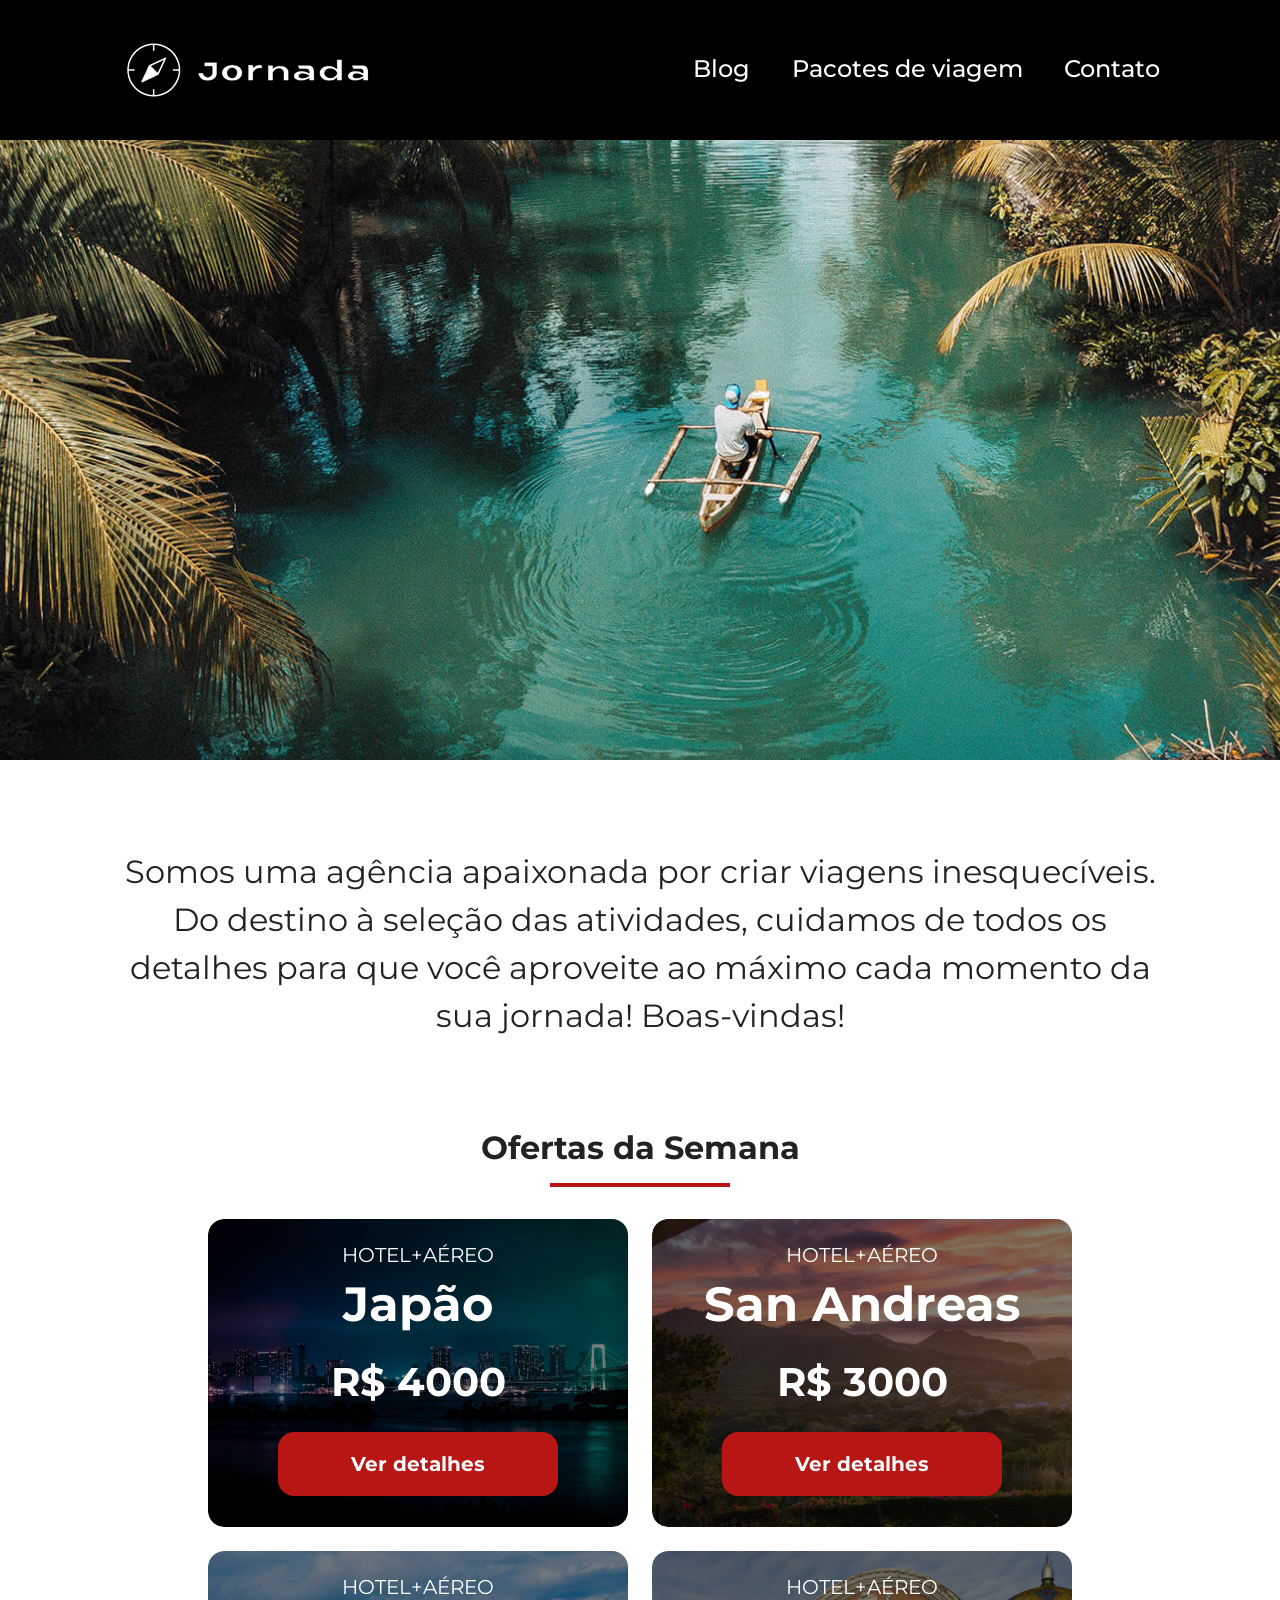
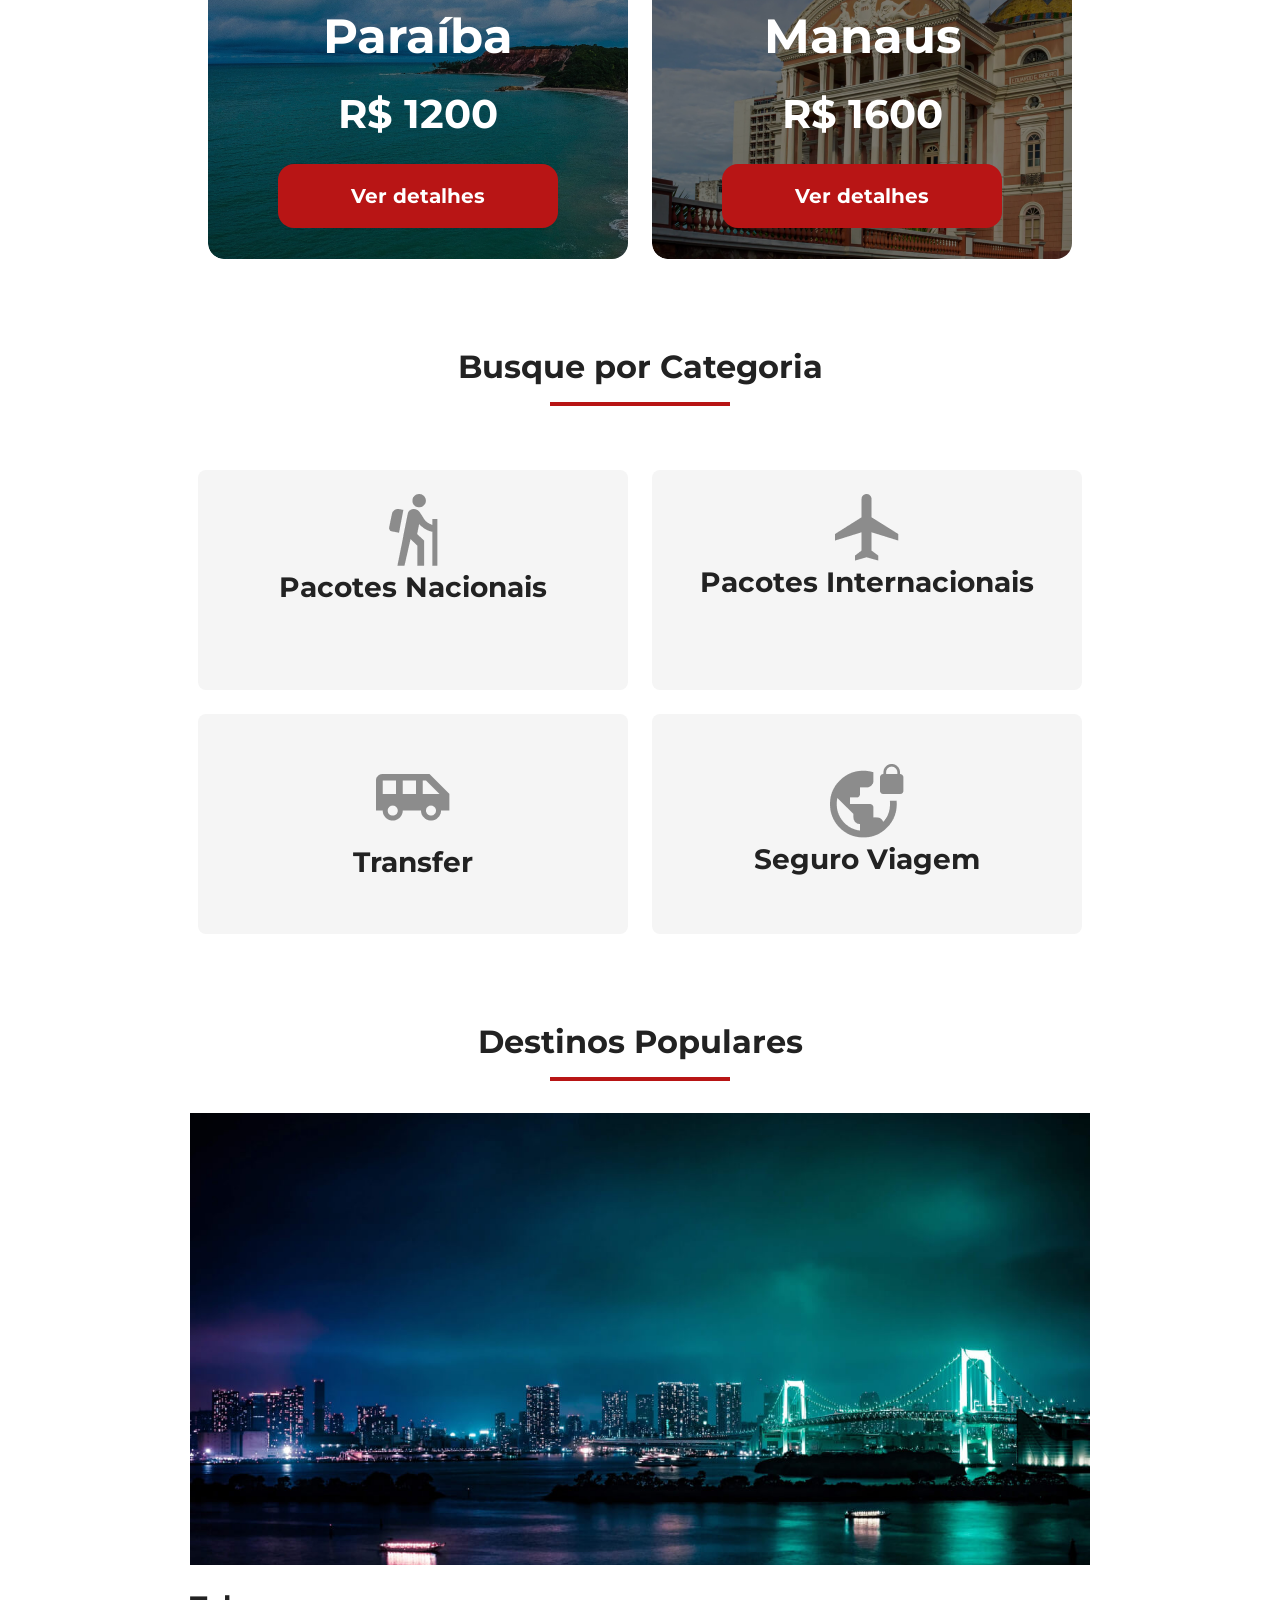
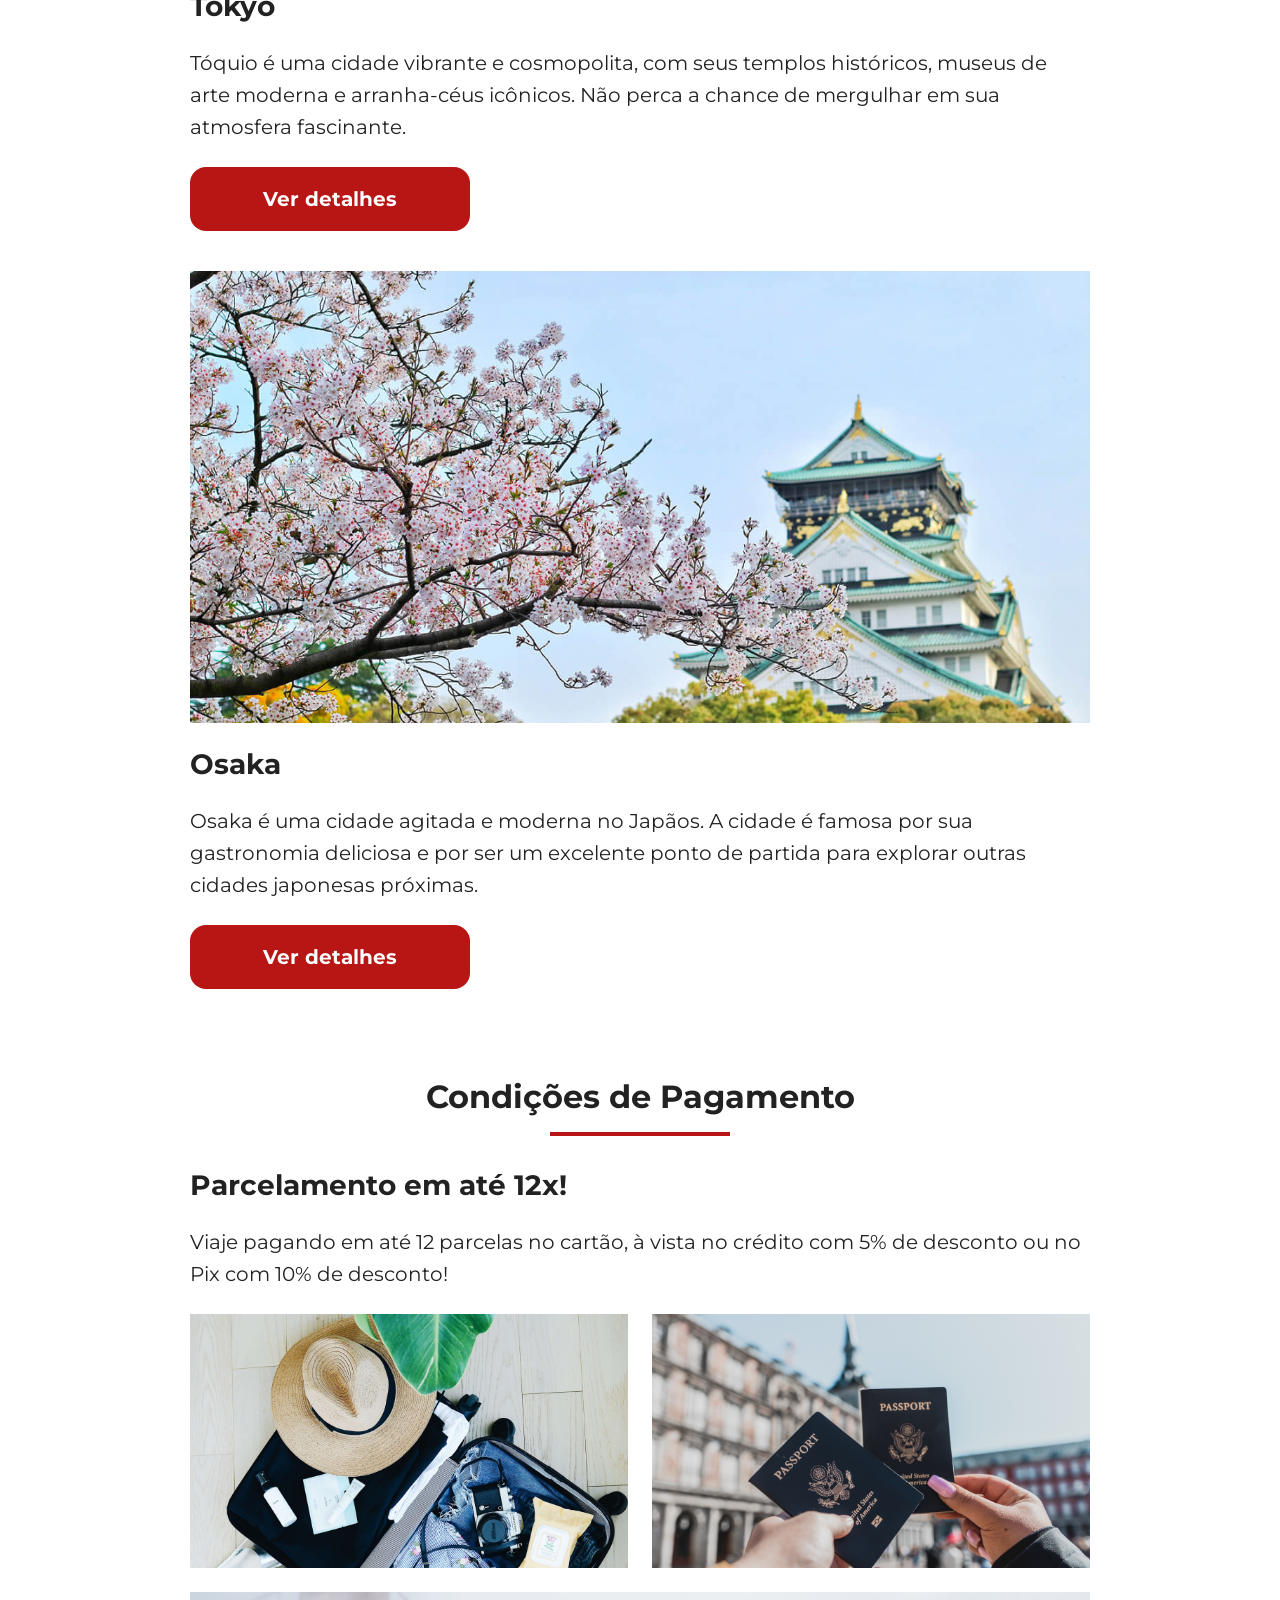
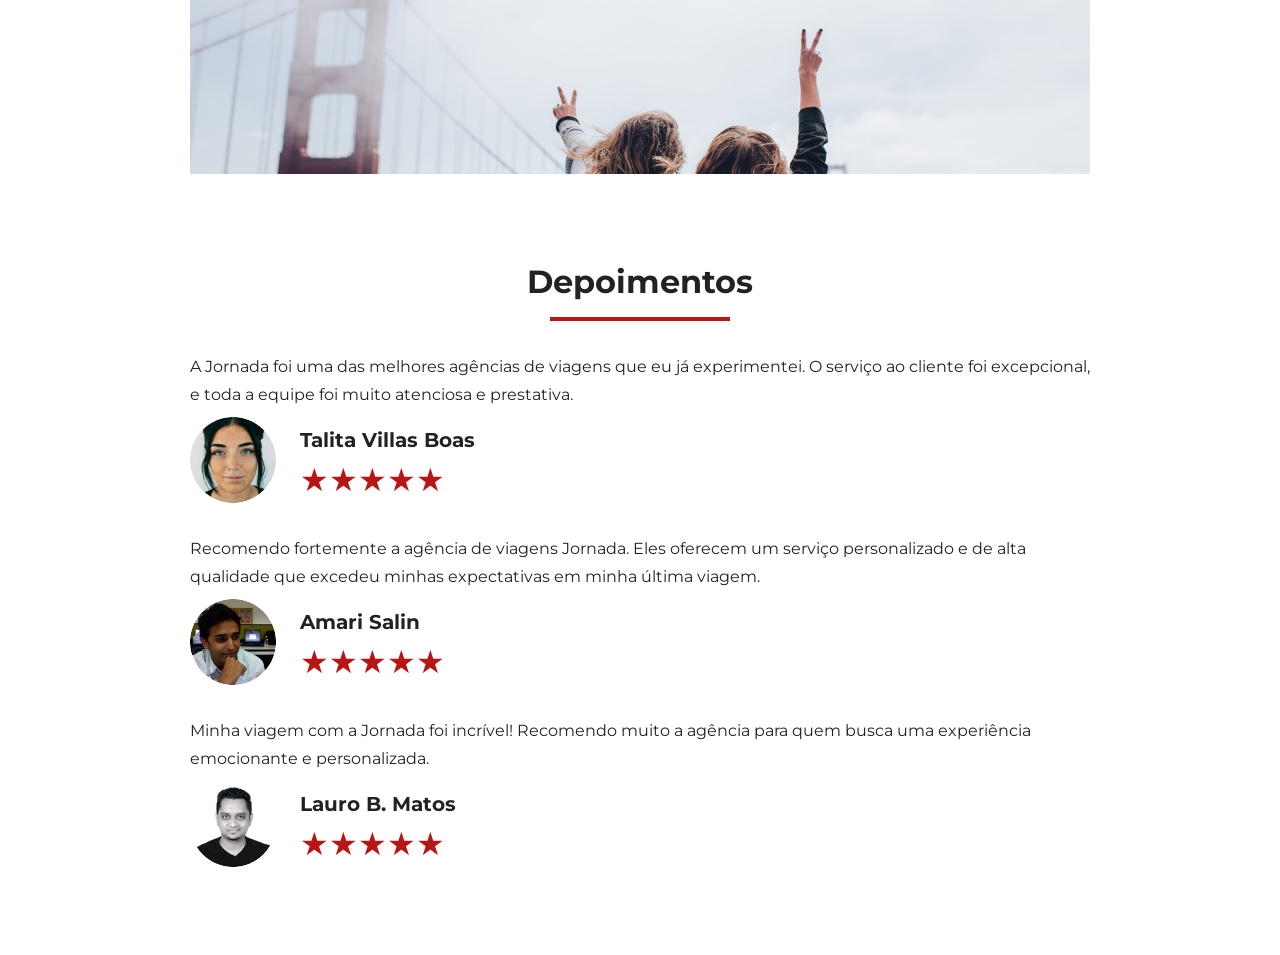
==== index.html @ f1643210 "adiciona secao de depoimentos e o estilo para mobile" ====
<!doctype html>
<html lang="pt-br">
  <head>
    <meta charset="UTF-8" />
    <meta name="viewport" content="width=device-width, initial-scale=1.0" />
    <link rel="stylesheet" href="css/style.css" />
    <title>Jornadas Viagens</title>
  </head>
  <body>
    <header class="main-header">
      <a class="logo" href="index.html" title="Voltar para a página inicial">
        <img
          class="img-mobile"
          src="img/bussola-jornada-branca.png"
          alt="Bussola do logo jornada viagens na cor branca"
        />
        <img
          class="img-desktop"
          src="img/bussola-texto-jornada-branco.png"
          alt="Logo jornada viagens na cor branca"
        />
      </a>
      <div class="navigation-menu">
        <label for="menu">
          <img src="img/menu.png" alt="menu" />
        </label>
        <input type="checkbox" name="" id="menu" hidden />
        <nav>
          <ul class="list-links">
            <li>
              <a href="blog.html" target="_blank" title="Acessar Blog">Blog</a>
            </li>
            <li>
              <a
                href="pacotes.html"
                target="_blank"
                title="Acesssar pacotes de viagem"
                >Pacotes de viagem</a
              >
            </li>
            <li>
              <a href="contato.html" target="_blank" title="Acesssar contato"
                >Contato</a
              >
            </li>
          </ul>
        </nav>
      </div>
    </header>

    <section class="hero">
      <div class="hero-img"></div>
      <h2>
        Somos uma agência apaixonada por criar viagens inesquecíveis. Do destino
        à seleção das atividades, cuidamos de todos os detalhes para que você
        aproveite ao máximo cada momento da sua jornada! Boas-vindas!
      </h2>
    </section>

    <section class="offers">
      <div class="section-title">
        <h2>Ofertas da Semana</h2>
        <hr />
      </div>
      <div class="offers-cards">
        <article class="card japao">
          <header>
            <p>HOTEL+AÉREO</p>
            <h3>Japão <br /><span>R$ 4000</span></h3>
          </header>
          <footer><a href="#" class="button">Ver detalhes</a></footer>
        </article>
        <article class="card san-andreas">
          <header>
            <p>HOTEL+AÉREO</p>
            <h3>San Andreas<br /><span>R$ 3000</span></h3>
          </header>
          <footer><a href="#" class="button">Ver detalhes</a></footer>
        </article>
        <article class="card paraiba">
          <header>
            <p>HOTEL+AÉREO</p>
            <h3>Paraíba<br /><span>R$ 1200</span></h3>
          </header>
          <footer><a href="#" class="button">Ver detalhes</a></footer>
        </article>
        <article class="card manaus">
          <header>
            <p>HOTEL+AÉREO</p>
            <h3>Manaus<br /><span>R$ 1600</span></h3>
          </header>
          <footer><a href="#" class="button">Ver detalhes</a></footer>
        </article>
      </div>
    </section>

    <section class="category">
      <div class="section-title">
        <h2>Busque por Categoria</h2>
        <hr />
      </div>
      <div class="category-cards">
        <a
          class="card"
          href="#"
          target="_blank"
          title="Busque pela categoria Pacotes Nacionais"
        >
          <img
            src="img/icone-pacotes-nacionais.png"
            alt="Icone cinza representando uma pessoa fazendo tracking"
          />
          <h3 class="content-title">Pacotes Nacionais</h3>
        </a>
        <a
          href="#"
          class="card"
          target="_blank"
          title="Busque pela categoria Pacotes Internacionais"
        >
          <img
            src="img/icone-pacotes-internacionais.png"
            alt="Icone cinza representando um avião"
          />
          <h3 class="content-title">Pacotes Internacionais</h3>
        </a>
        <a
          href="#"
          class="card single-line transfer"
          target="_blank"
          title="Busque pela categoria Transfer"
        >
          <img
            src="img/icone-transfer.png"
            alt="Icone cinza representando um ônibus"
          />
          <h3 class="content-title">Transfer</h3>
        </a>
        <a
          href="#"
          class="card single-line"
          target="_blank"
          title="Busque pela categoria Seguro viagens"
        >
          <img
            src="img/icone-seguro-viagem.png"
            alt="Icone cinza representando o mundo com um cadeado"
          />
          <h3 class="content-title">Seguro Viagem</h3>
        </a>
      </div>
    </section>

    <section class="destinations">
      <div class="section-title">
        <h2>Destinos Populares</h2>
        <hr />
      </div>
      <div class="destinations-itens">
        <article class="item tokyo">
          <header>
            <div class="img-item"></div>
            <h4 class="content-title">Tokyo</h4>
          </header>
          <p class="content-text">
            Tóquio é uma cidade vibrante e cosmopolita, com seus templos
            históricos, museus de arte moderna e arranha-céus icônicos. Não
            perca a chance de mergulhar em sua atmosfera fascinante.
          </p>
          <footer>
            <a
              href="#"
              class="button"
              target="_blank"
              title="Veja mais detalhes do destino tokyo"
              >Ver detalhes</a
            >
          </footer>
        </article>
        <article class="item osaka">
          <header>
            <div class="img-item"></div>
            <h4 class="content-title">Osaka</h4>
          </header>
          <p class="content-text">
            Osaka é uma cidade agitada e moderna no Japãos. A cidade é famosa
            por sua gastronomia deliciosa e por ser um excelente ponto de
            partida para explorar outras cidades japonesas próximas.
          </p>
          <footer>
            <a
              href="#"
              class="button"
              target="_blank"
              title="Veja mais detalhes do destino osaka"
              >Ver detalhes</a
            >
          </footer>
        </article>
      </div>
    </section>

    <section class="payments">
      <div class="section-title">
        <h2>Condições de Pagamento</h2>
        <hr />
      </div>
      <div class="content-container">
        <div class="text-content">
          <h3 class="content-title">Parcelamento em até 12x!</h3>
          <p class="content-text">
            Viaje pagando em até 12 parcelas no cartão, à vista no crédito com
            5% de desconto ou no Pix com 10% de desconto!
          </p>
        </div>
        <div class="image-gallery">
          <div class="image first"></div>
          <div class="image second"></div>
          <div class="image thirdy large"></div>
        </div>
      </div>
    </section>

    <section class="testimonials">
      <div class="section-title">
        <h2>Depoimentos</h2>
        <hr />
      </div>
      <div class="testimonial-container">
        <article>
          <header>
            <p>
              A Jornada foi uma das melhores agências de viagens que eu já
              experimentei. O serviço ao cliente foi excepcional, e toda a
              equipe foi muito atenciosa e prestativa.
            </p>
          </header>
          <footer>
            <img
              src="img/avatar-talita.png"
              alt="Imagem de perfil da cliente Talita Villas Boas"
            />
            <div class="profile-content">
              <h4>Talita Villas Boas</h4>
              <div class="rating">
                <span class="star">★</span><span class="star">★</span
                ><span class="star">★</span><span class="star">★</span
                ><span class="star">★</span>
              </div>
            </div>
          </footer>
        </article>
        <article>
          <header>
            <p>
              Recomendo fortemente a agência de viagens Jornada. Eles oferecem
              um serviço personalizado e de alta qualidade que excedeu minhas
              expectativas em minha última viagem.
            </p>
          </header>
          <footer>
            <img
              src="img/Avatar Amari.png"
              alt="Imagem de perfil do cliente Amari Salin"
            />
            <div class="profile-content">
              <h4>Amari Salin</h4>
              <div class="rating">
                <span class="star">★</span><span class="star">★</span
                ><span class="star">★</span><span class="star">★</span
                ><span class="star">★</span>
              </div>
            </div>
          </footer>
        </article>
        <article>
          <header>
            <p>
              Minha viagem com a Jornada foi incrível! Recomendo muito a agência
              para quem busca uma experiência emocionante e personalizada.
            </p>
          </header>
          <footer>
            <img
              src="img/Avatar Lauro.png"
              alt="Imagem de perfil do cliente Lauro B. Matos"
            />
            <div class="profile-content">
              <h4>Lauro B. Matos</h4>
              <div class="rating">
                <span class="star">★</span><span class="star">★</span
                ><span class="star">★</span><span class="star">★</span
                ><span class="star">★</span>
              </div>
            </div>
          </footer>
        </article>
      </div>
    </section>
  </body>
</html>
---- css/style.css ----
@import url(global.css);
@import url(header.css);
@import url(hero.css);
@import url(offers.css);
@import url(category.css);
@import url(destinations.css);
@import url(payments.css);
@import url(testimonials.css);
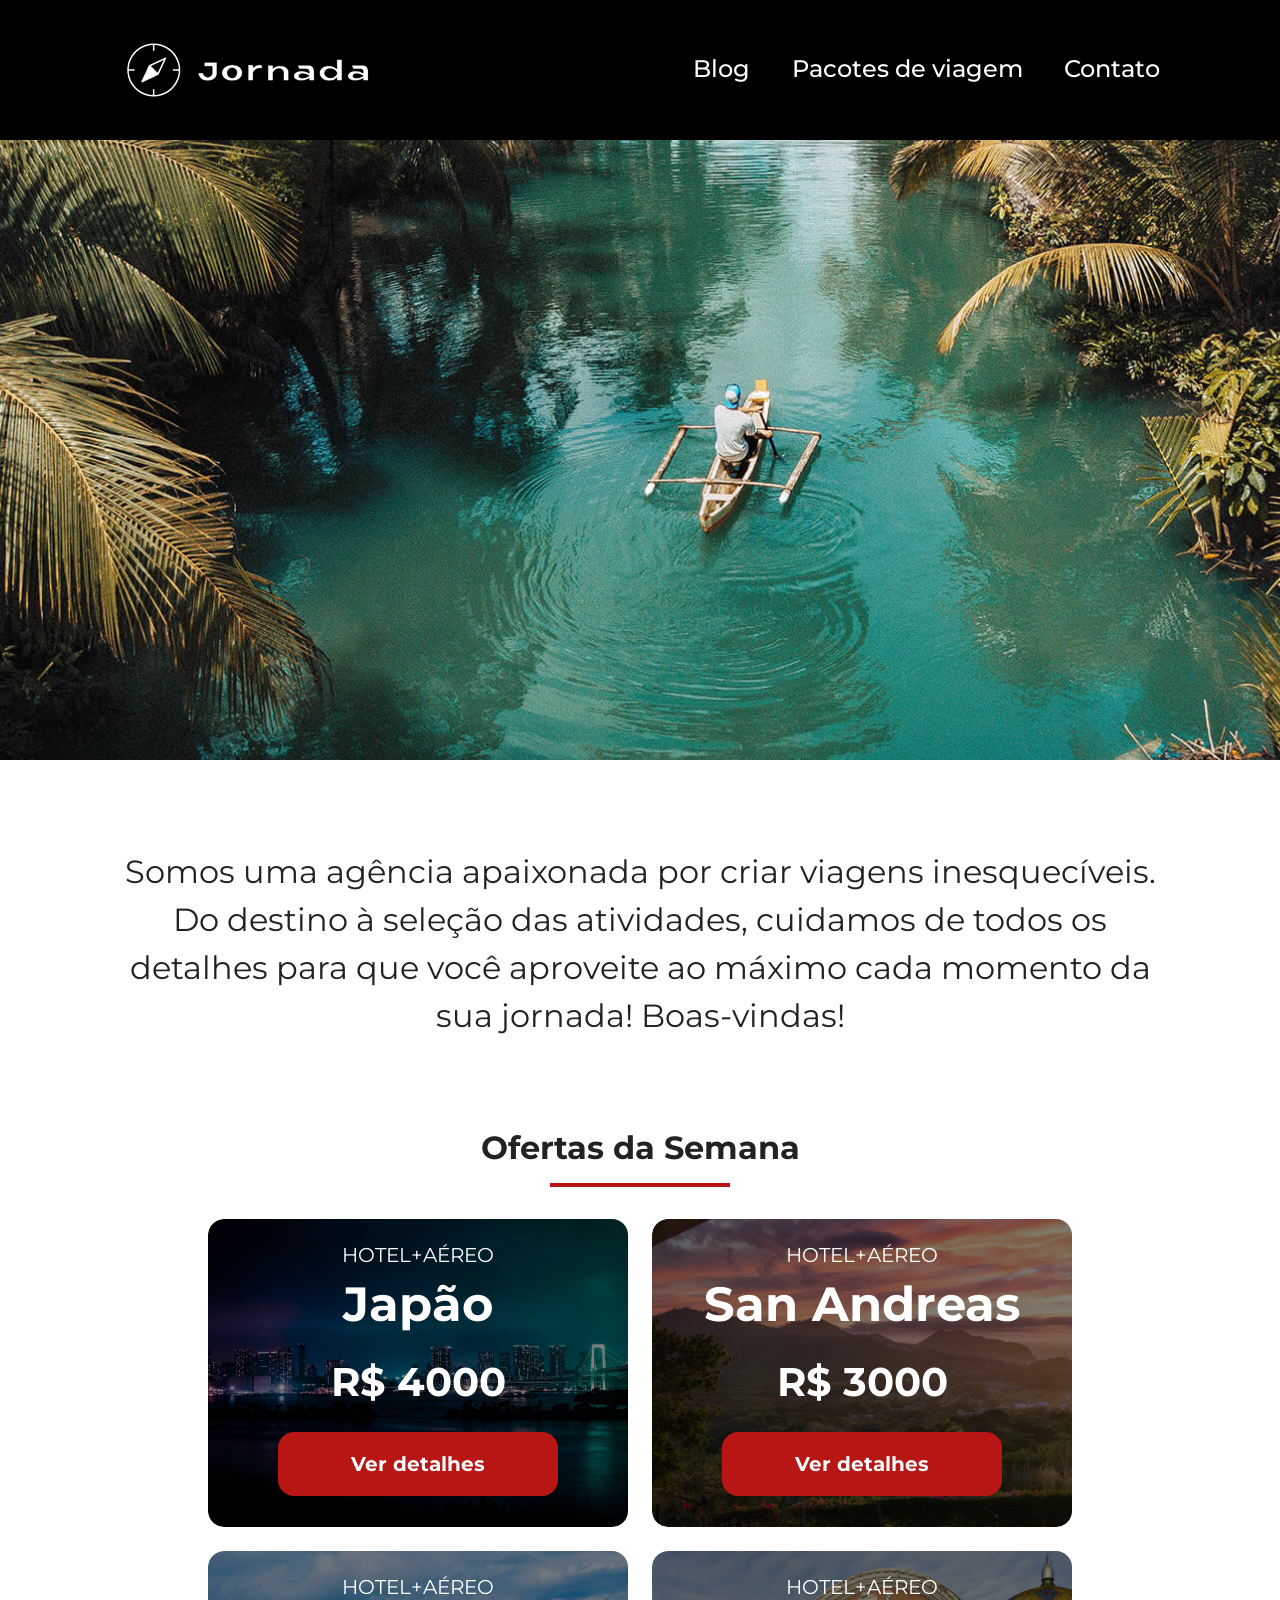
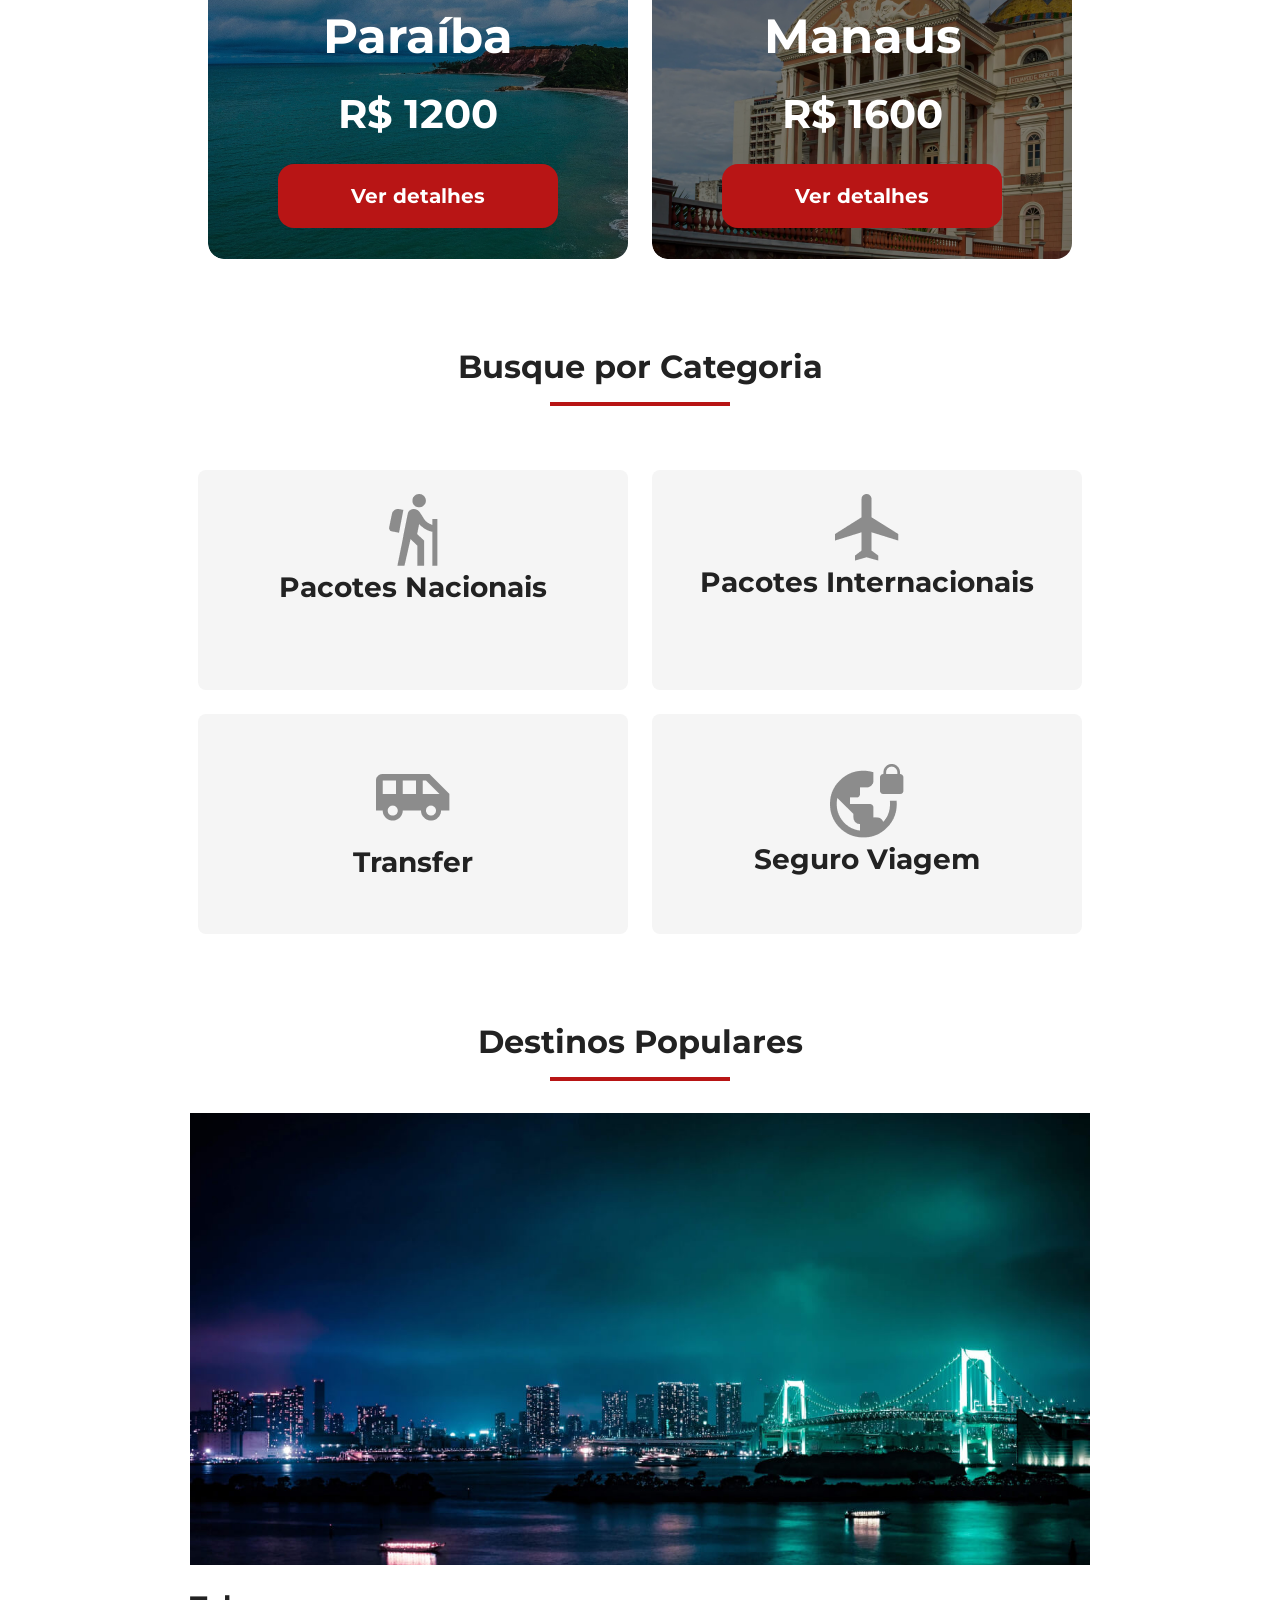
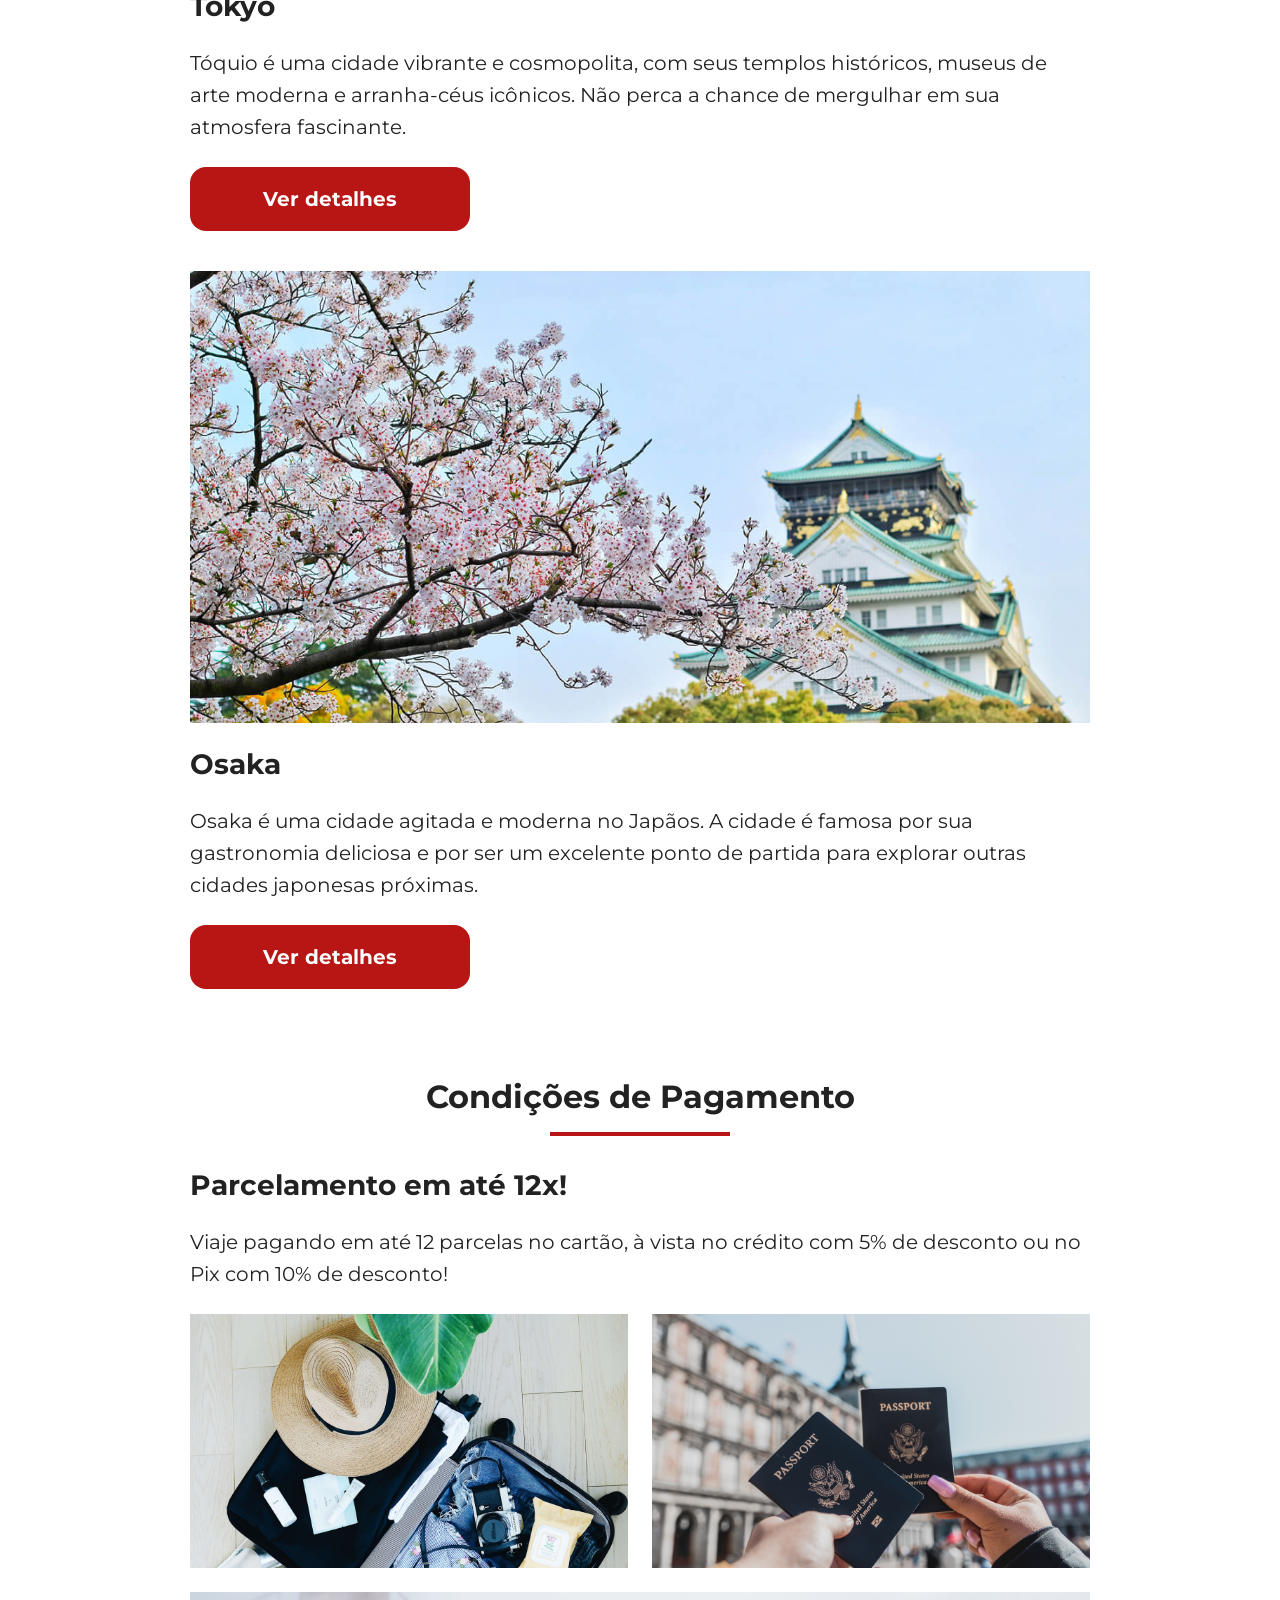
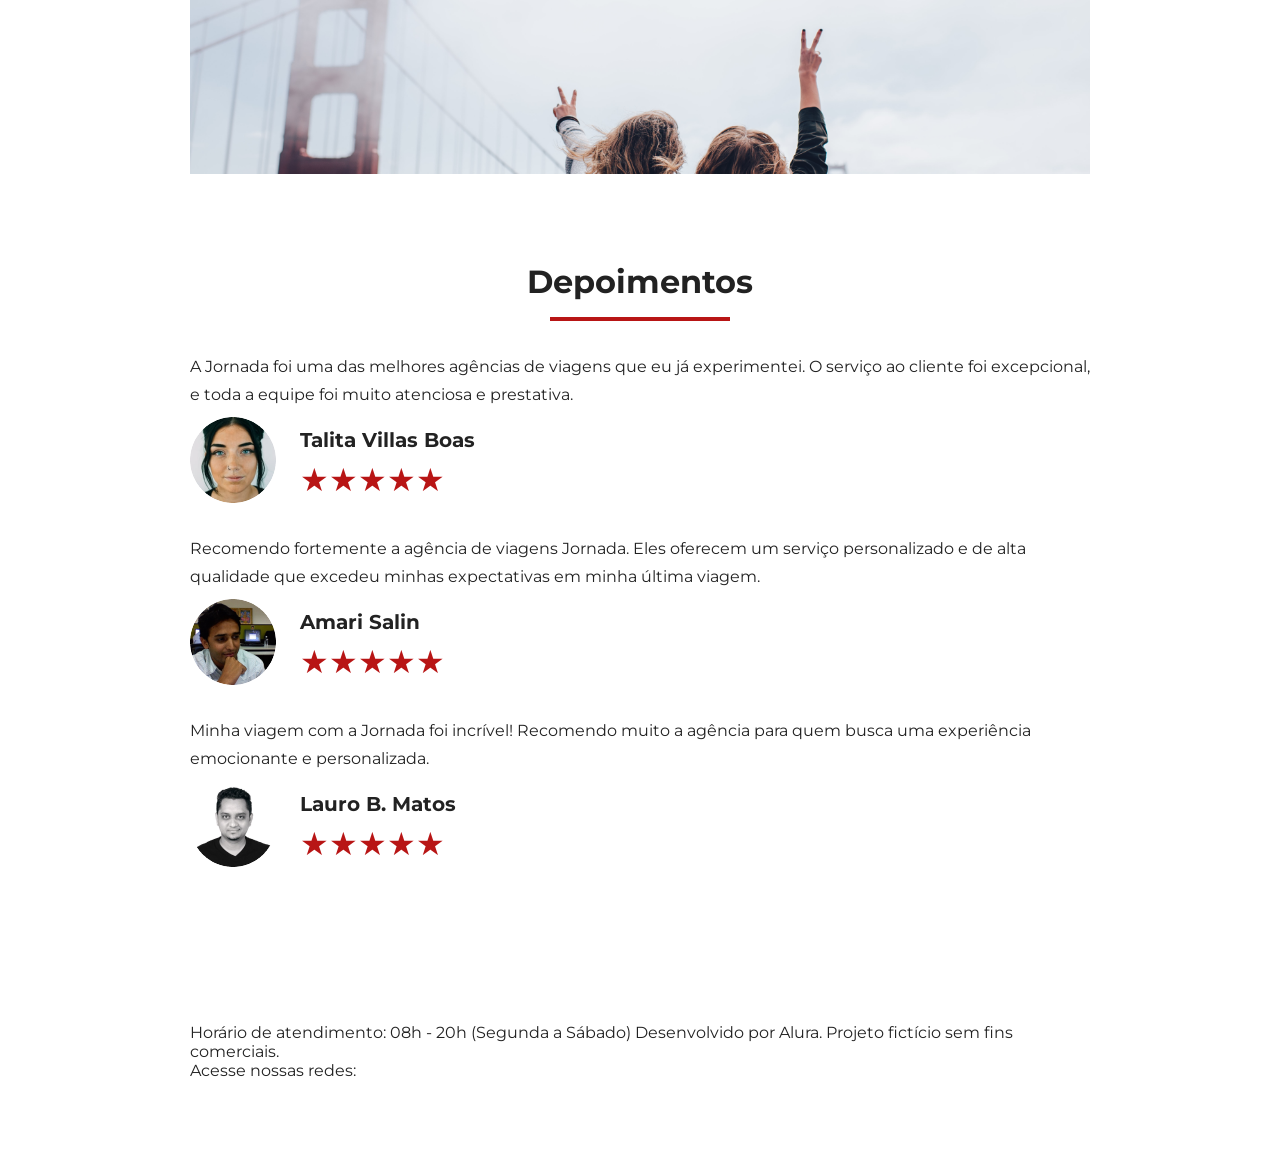
==== commit f97aa72a: "inicia a estilizacao do footer" ====
--- a/index.html
+++ b/index.html
@@ -297,5 +297,17 @@
         </article>
       </div>
     </section>
+
+    <section class="footer">
+      <div class="footer-img"></div>
+      <div class="content">
+        <img src="img/logo-branco.png" alt="Logo da Jornada Viagens" class="logo">
+        <p>Horário de atendimento: 08h - 20h (Segunda a Sábado)
+        Desenvolvido por Alura. Projeto fictício sem fins comerciais.</p>
+      </div>
+      <div class="media-content">
+        <p>Acesse nossas redes:</p>
+      </div>
+    </section>
   </body>
 </html>
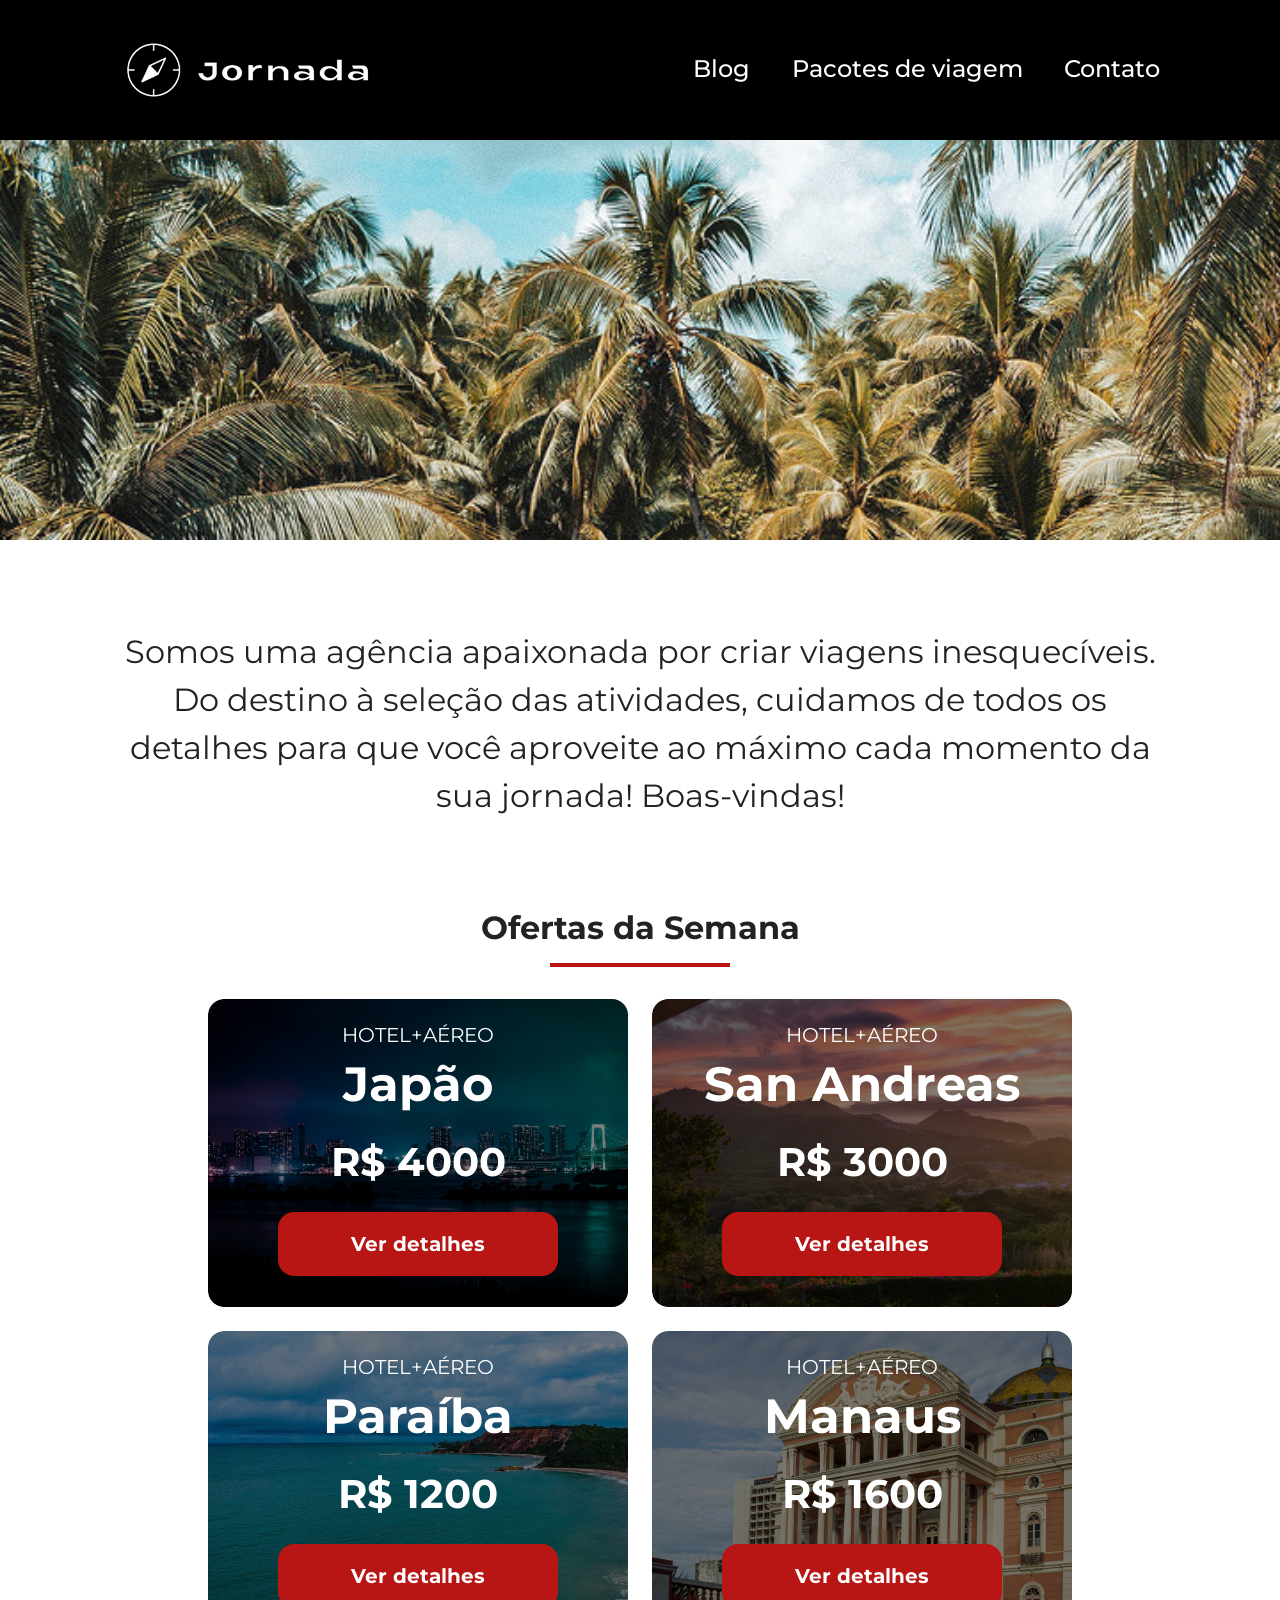
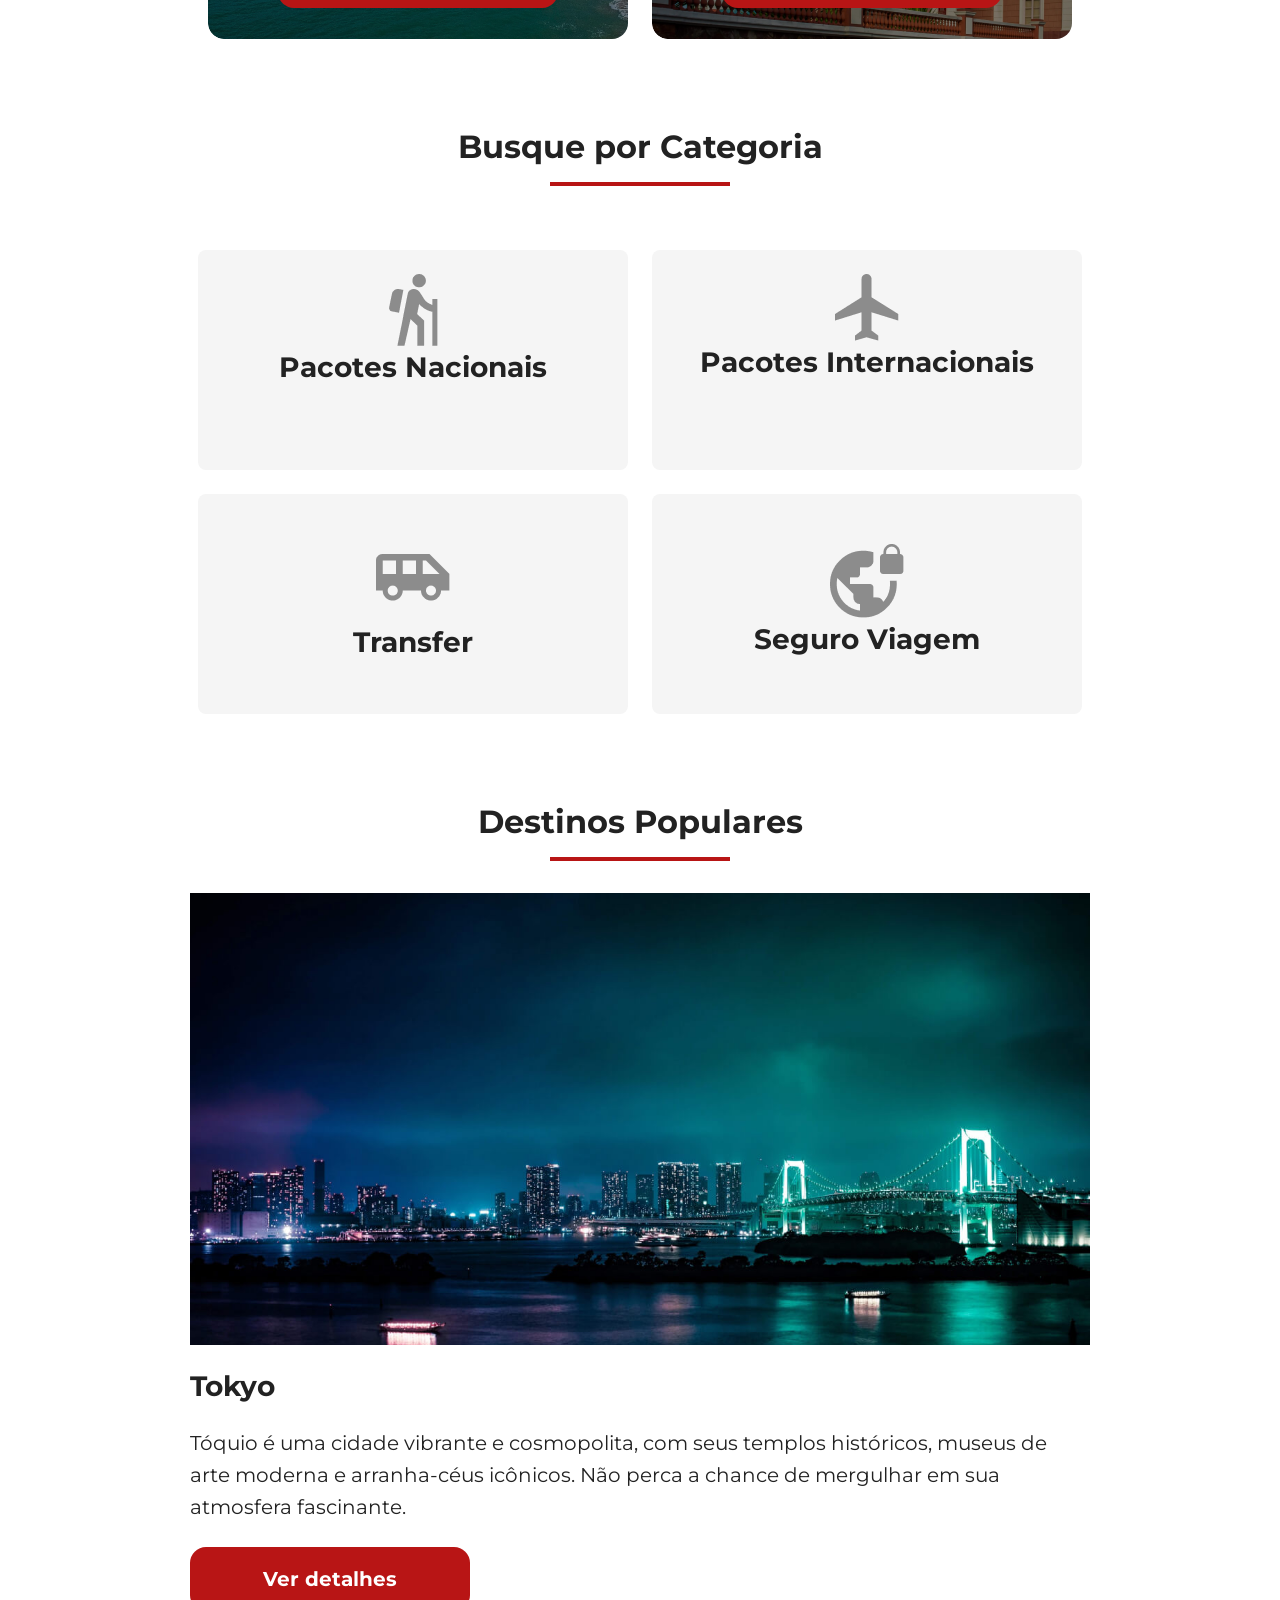
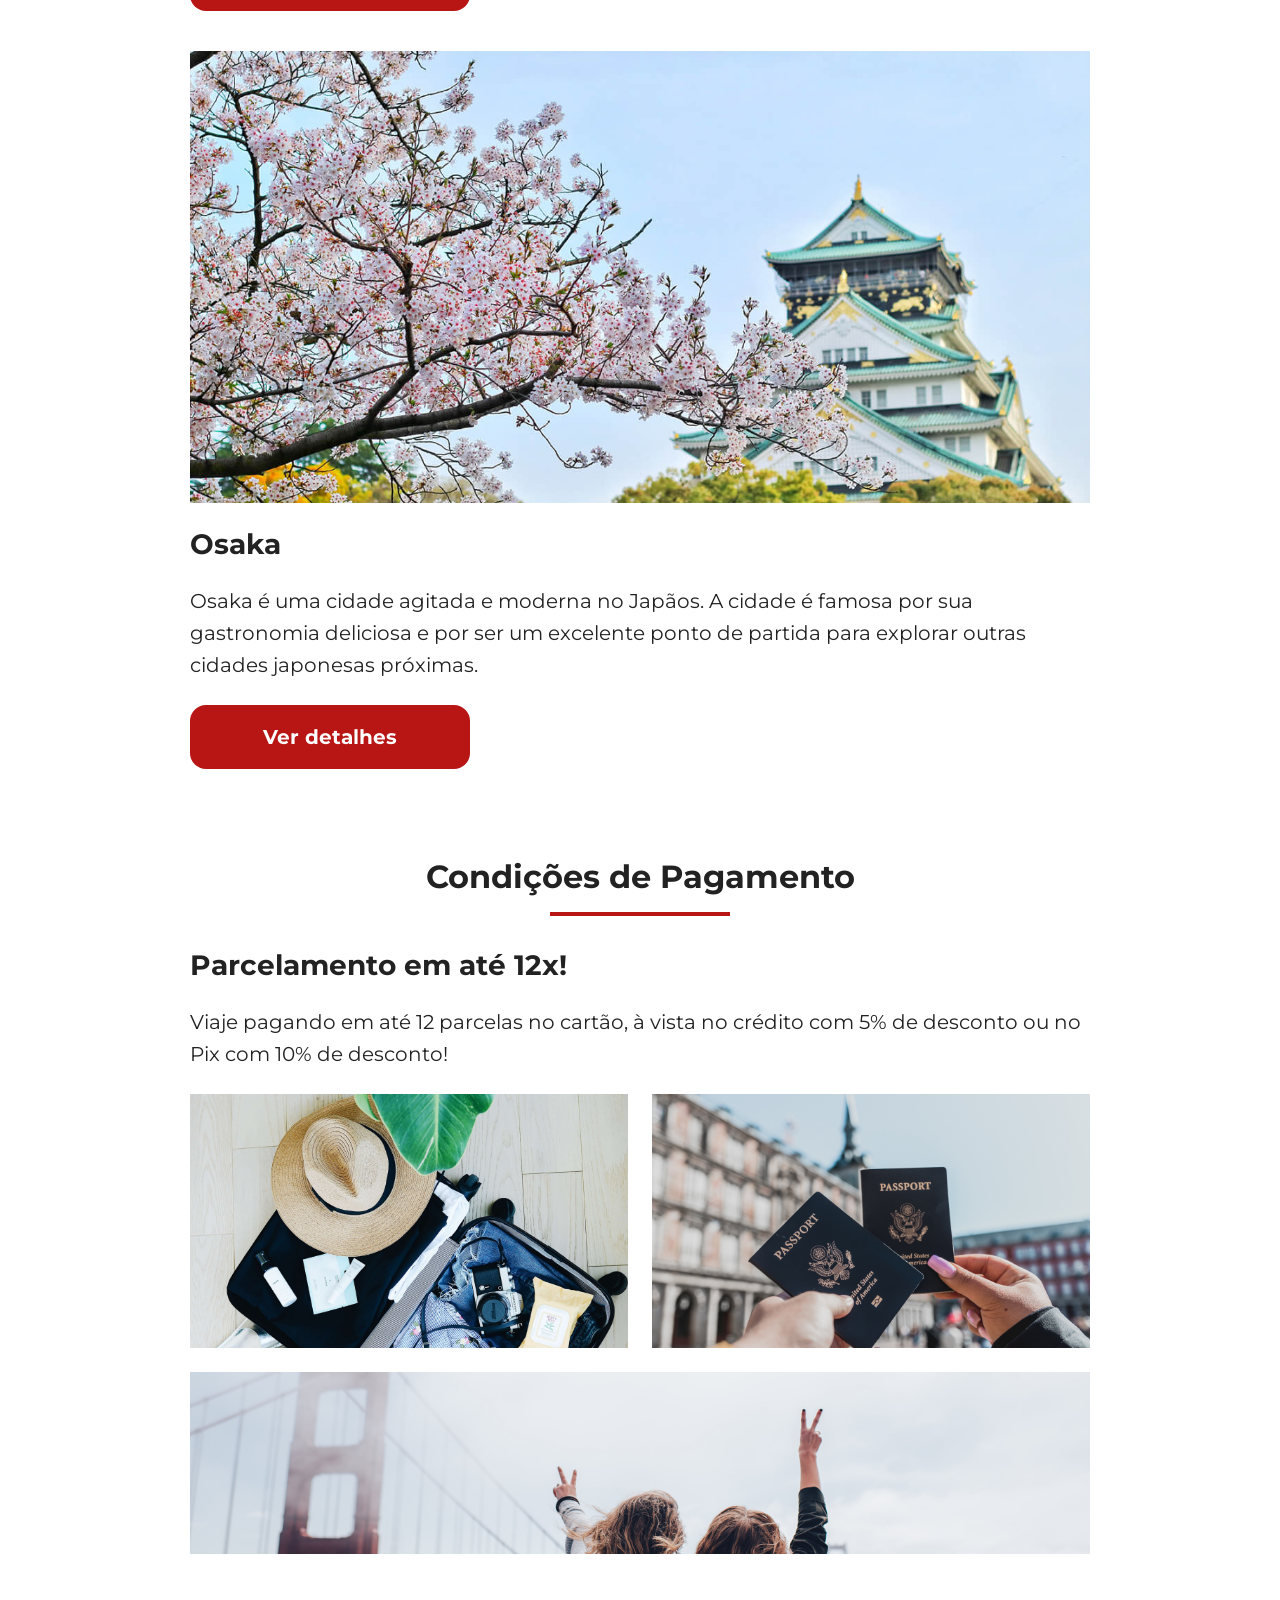
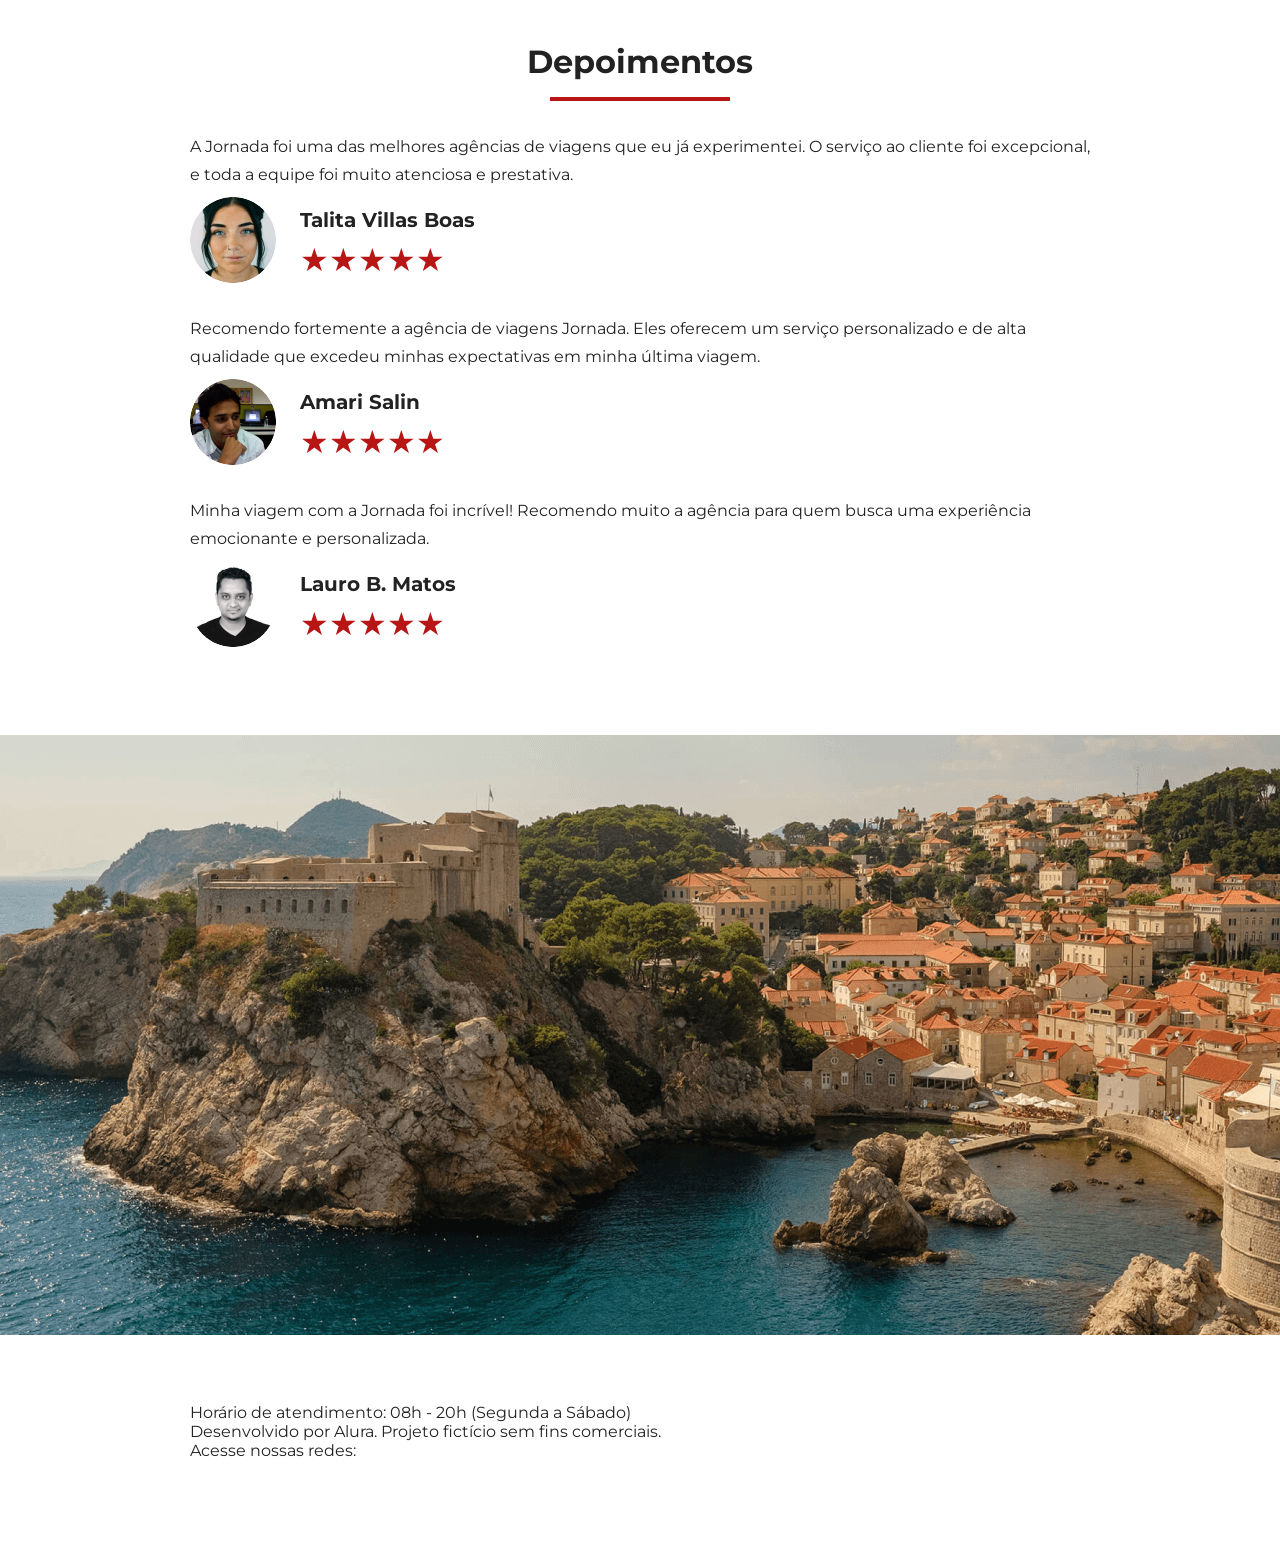
==== commit d61c8878: "finaliza a imagem do rodape" ====
--- a/index.html
+++ b/index.html
@@ -298,11 +298,14 @@
       </div>
     </section>
 
+    <section class="hero bottom-hero">
+      <div class="hero-img"></div>
+    </section>
+
     <section class="footer">
-      <div class="footer-img"></div>
       <div class="content">
         <img src="img/logo-branco.png" alt="Logo da Jornada Viagens" class="logo">
-        <p>Horário de atendimento: 08h - 20h (Segunda a Sábado)
+        <p>Horário de atendimento: 08h - 20h (Segunda a Sábado) <br>
         Desenvolvido por Alura. Projeto fictício sem fins comerciais.</p>
       </div>
       <div class="media-content">
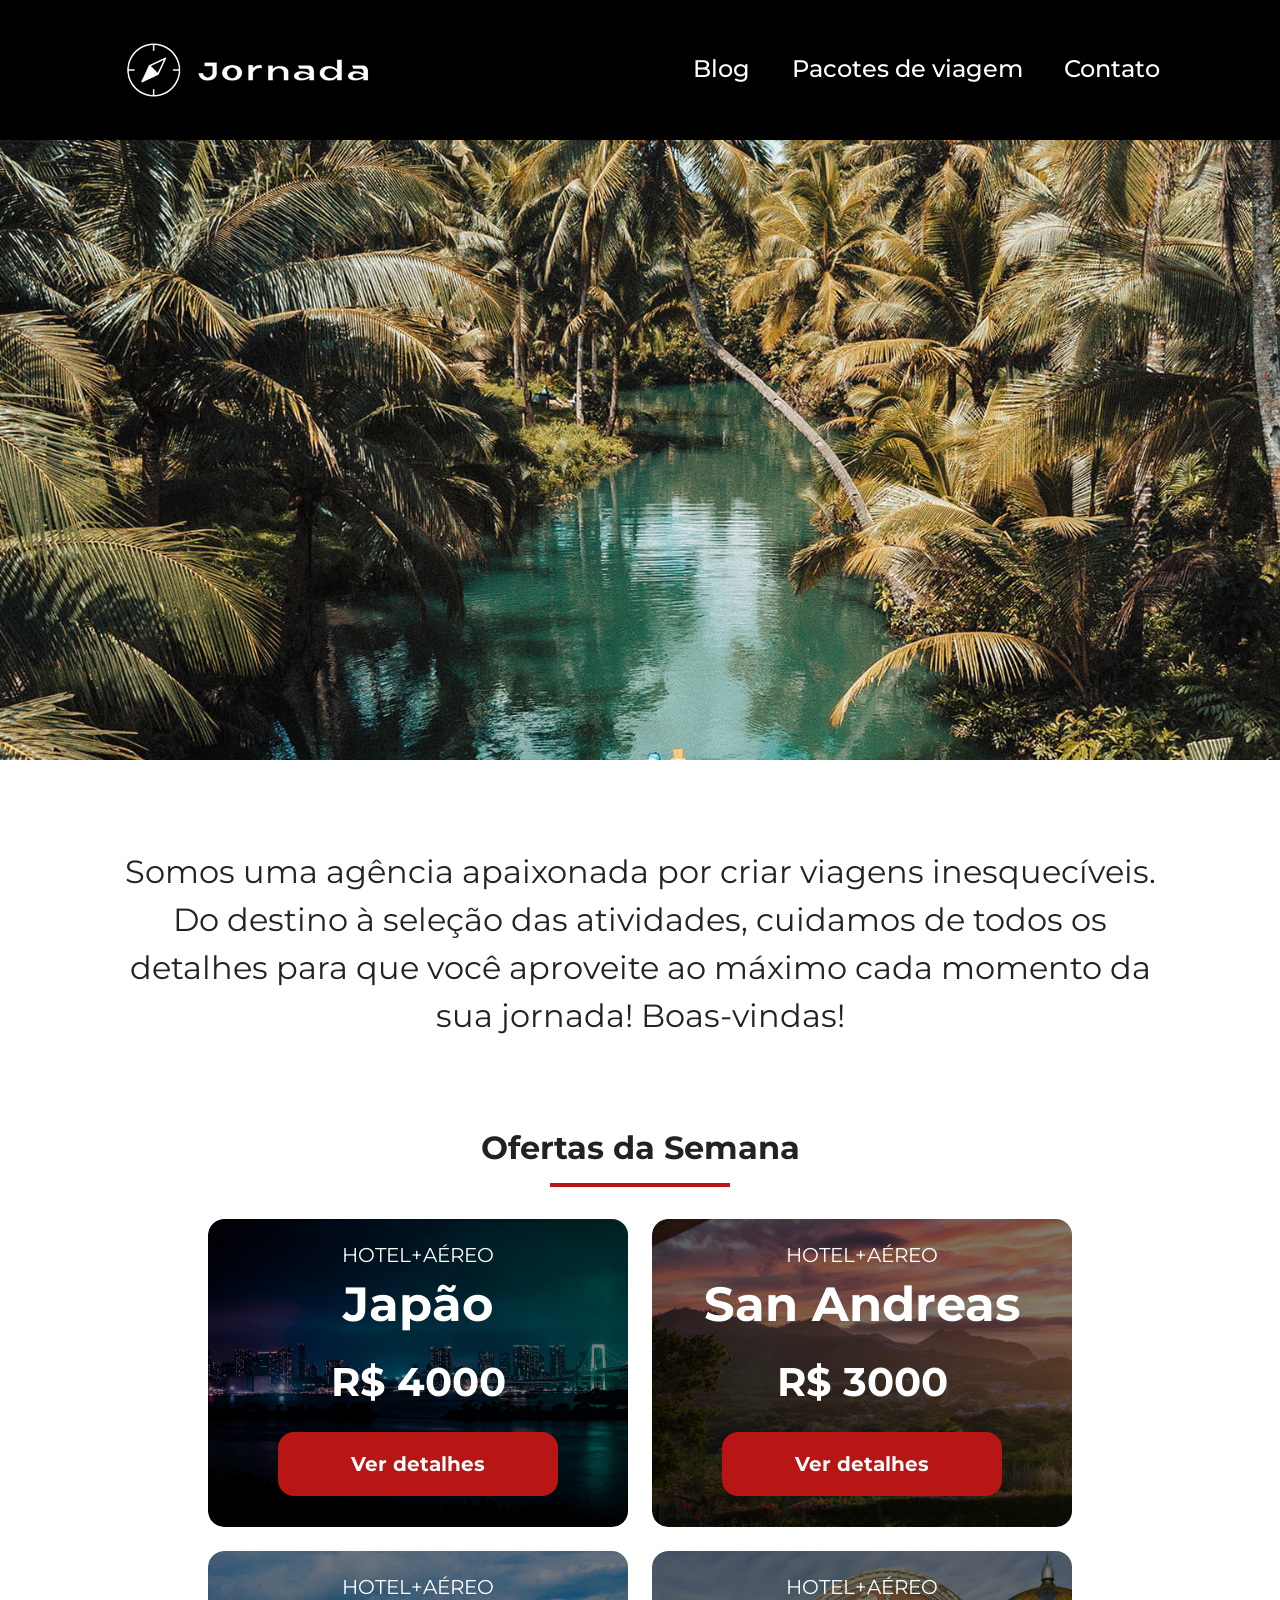
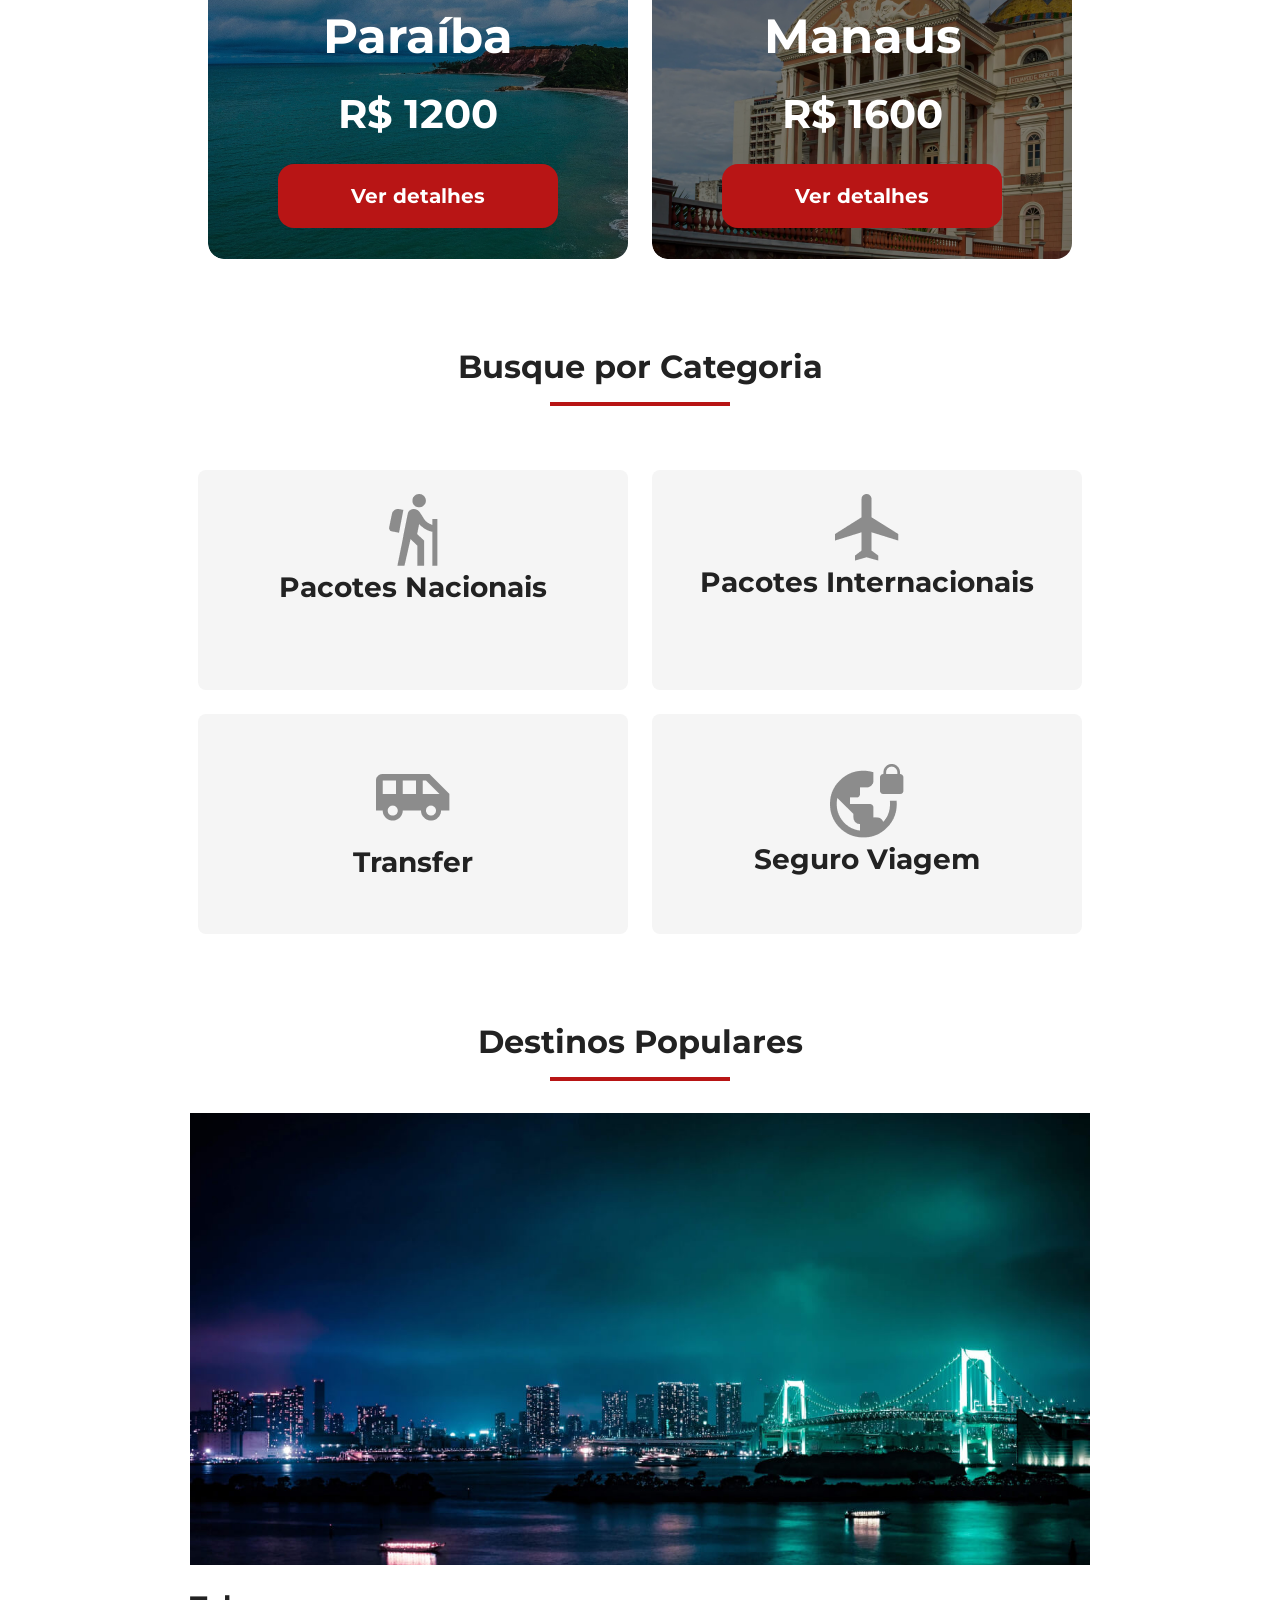
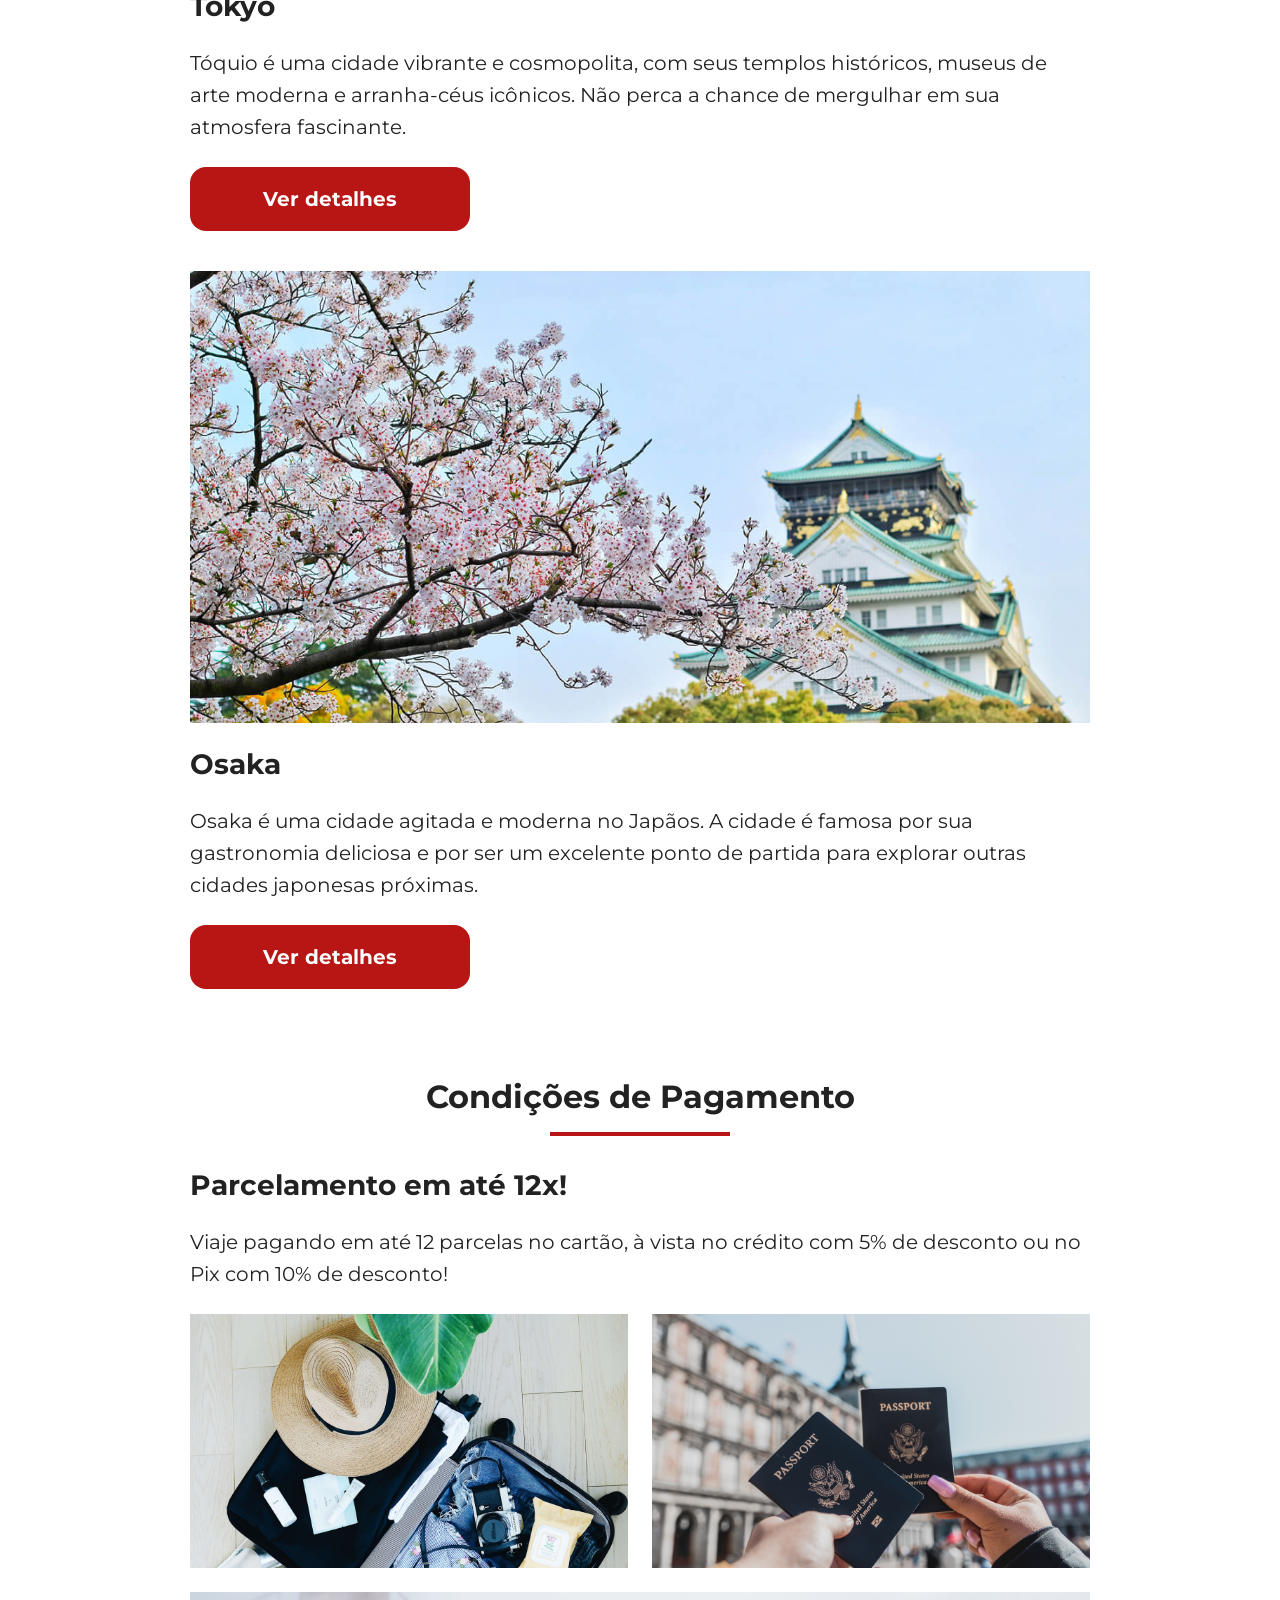
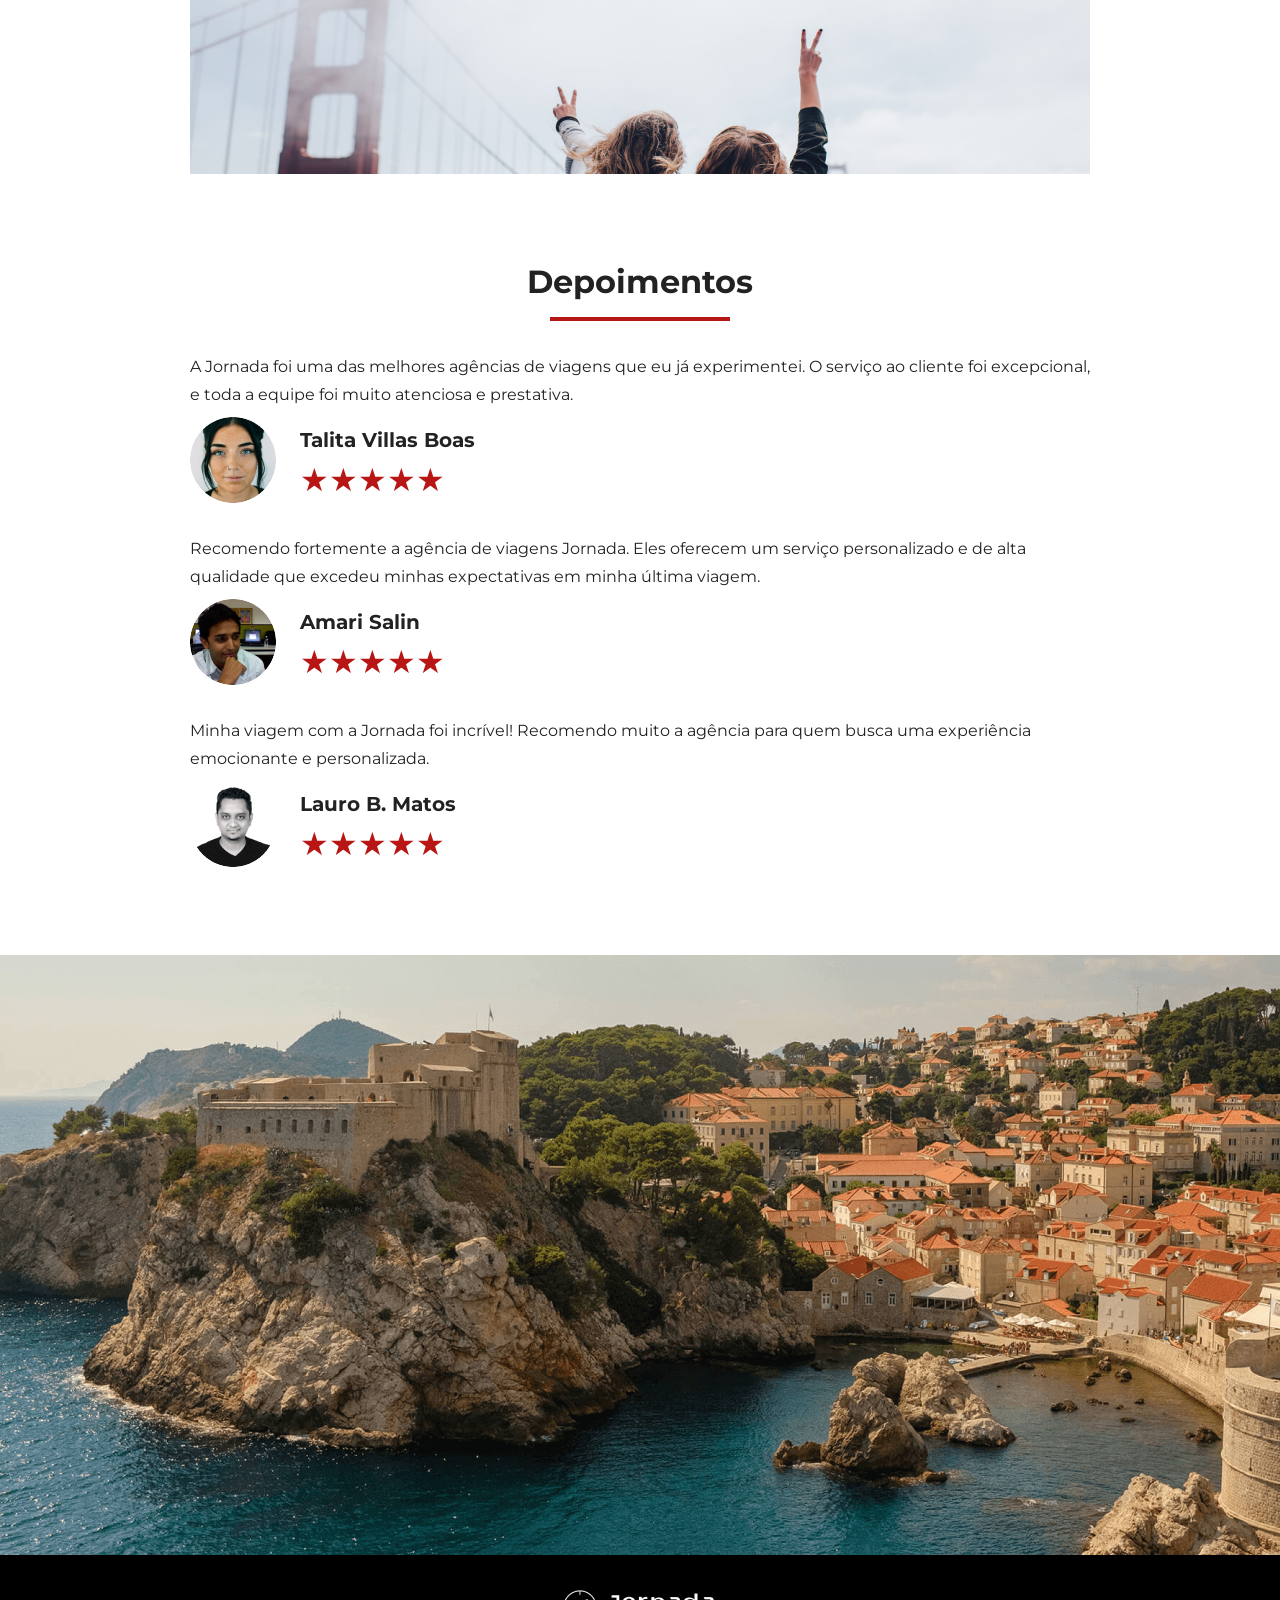
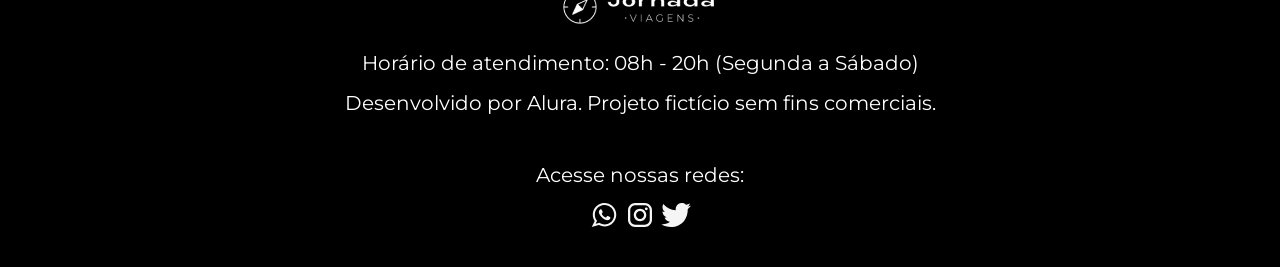
==== commit be4c1132: "finaliza o footer e adiciona melhorias de acessibilidade" ====
--- a/index.html
+++ b/index.html
@@ -48,269 +48,294 @@
       </div>
     </header>
 
-    <section class="hero">
-      <div class="hero-img"></div>
-      <h2>
-        Somos uma agência apaixonada por criar viagens inesquecíveis. Do destino
-        à seleção das atividades, cuidamos de todos os detalhes para que você
-        aproveite ao máximo cada momento da sua jornada! Boas-vindas!
-      </h2>
-    </section>
-
-    <section class="offers">
-      <div class="section-title">
-        <h2>Ofertas da Semana</h2>
-        <hr />
+    <main>
+      <section class="hero">
+        <div class="hero-img"></div>
+        <h2>
+          Somos uma agência apaixonada por criar viagens inesquecíveis. Do
+          destino à seleção das atividades, cuidamos de todos os detalhes para
+          que você aproveite ao máximo cada momento da sua jornada! Boas-vindas!
+        </h2>
+      </section>
+
+      <section class="offers">
+        <div class="section-title">
+          <h2>Ofertas da Semana</h2>
+          <hr />
+        </div>
+        <div class="offers-cards">
+          <article class="card japao">
+            <header>
+              <p>HOTEL+AÉREO</p>
+              <h3>Japão <br /><span>R$ 4000</span></h3>
+            </header>
+            <footer><a href="#" class="button">Ver detalhes</a></footer>
+          </article>
+          <article class="card san-andreas">
+            <header>
+              <p>HOTEL+AÉREO</p>
+              <h3>San Andreas<br /><span>R$ 3000</span></h3>
+            </header>
+            <footer><a href="#" class="button">Ver detalhes</a></footer>
+          </article>
+          <article class="card paraiba">
+            <header>
+              <p>HOTEL+AÉREO</p>
+              <h3>Paraíba<br /><span>R$ 1200</span></h3>
+            </header>
+            <footer><a href="#" class="button">Ver detalhes</a></footer>
+          </article>
+          <article class="card manaus">
+            <header>
+              <p>HOTEL+AÉREO</p>
+              <h3>Manaus<br /><span>R$ 1600</span></h3>
+            </header>
+            <footer><a href="#" class="button">Ver detalhes</a></footer>
+          </article>
+        </div>
+      </section>
+
+      <section class="category">
+        <div class="section-title">
+          <h2>Busque por Categoria</h2>
+          <hr />
+        </div>
+        <div class="category-cards">
+          <a
+            class="card"
+            href="#"
+            target="_blank"
+            title="Busque pela categoria Pacotes Nacionais"
+          >
+            <img
+              src="img/icone-pacotes-nacionais.png"
+              alt="Icone cinza representando uma pessoa fazendo tracking"
+            />
+            <h3 class="content-title">Pacotes Nacionais</h3>
+          </a>
+          <a
+            href="#"
+            class="card"
+            target="_blank"
+            title="Busque pela categoria Pacotes Internacionais"
+          >
+            <img
+              src="img/icone-pacotes-internacionais.png"
+              alt="Icone cinza representando um avião"
+            />
+            <h3 class="content-title">Pacotes Internacionais</h3>
+          </a>
+          <a
+            href="#"
+            class="card single-line transfer"
+            target="_blank"
+            title="Busque pela categoria Transfer"
+          >
+            <img
+              src="img/icone-transfer.png"
+              alt="Icone cinza representando um ônibus"
+            />
+            <h3 class="content-title">Transfer</h3>
+          </a>
+          <a
+            href="#"
+            class="card single-line"
+            target="_blank"
+            title="Busque pela categoria Seguro viagens"
+          >
+            <img
+              src="img/icone-seguro-viagem.png"
+              alt="Icone cinza representando o mundo com um cadeado"
+            />
+            <h3 class="content-title">Seguro Viagem</h3>
+          </a>
+        </div>
+      </section>
+
+      <section class="destinations">
+        <div class="section-title">
+          <h2>Destinos Populares</h2>
+          <hr />
+        </div>
+        <div class="destinations-itens">
+          <article class="item tokyo">
+            <header>
+              <div class="img-item"></div>
+              <h3 class="content-title">Tokyo</h3>
+            </header>
+            <p class="content-text">
+              Tóquio é uma cidade vibrante e cosmopolita, com seus templos
+              históricos, museus de arte moderna e arranha-céus icônicos. Não
+              perca a chance de mergulhar em sua atmosfera fascinante.
+            </p>
+            <footer>
+              <a
+                href="#"
+                class="button"
+                target="_blank"
+                title="Veja mais detalhes do destino tokyo"
+                >Ver detalhes</a
+              >
+            </footer>
+          </article>
+          <article class="item osaka">
+            <header>
+              <div class="img-item"></div>
+              <h3 class="content-title">Osaka</h3>
+            </header>
+            <p class="content-text">
+              Osaka é uma cidade agitada e moderna no Japãos. A cidade é famosa
+              por sua gastronomia deliciosa e por ser um excelente ponto de
+              partida para explorar outras cidades japonesas próximas.
+            </p>
+            <footer>
+              <a
+                href="#"
+                class="button"
+                target="_blank"
+                title="Veja mais detalhes do destino osaka"
+                >Ver detalhes</a
+              >
+            </footer>
+          </article>
+        </div>
+      </section>
+
+      <section class="payments">
+        <div class="section-title">
+          <h2>Condições de Pagamento</h2>
+          <hr />
+        </div>
+        <div class="content-container">
+          <div class="text-content">
+            <h3 class="content-title">Parcelamento em até 12x!</h3>
+            <p class="content-text">
+              Viaje pagando em até 12 parcelas no cartão, à vista no crédito com
+              5% de desconto ou no Pix com 10% de desconto!
+            </p>
+          </div>
+          <div class="image-gallery">
+            <div class="image first"></div>
+            <div class="image second"></div>
+            <div class="image thirdy large"></div>
+          </div>
+        </div>
+      </section>
+
+      <section class="testimonials">
+        <div class="section-title">
+          <h2>Depoimentos</h2>
+          <hr />
+        </div>
+        <div class="testimonial-container">
+          <article>
+            <header>
+              <p>
+                A Jornada foi uma das melhores agências de viagens que eu já
+                experimentei. O serviço ao cliente foi excepcional, e toda a
+                equipe foi muito atenciosa e prestativa.
+              </p>
+            </header>
+            <footer>
+              <img
+                src="img/avatar-talita.png"
+                alt="Imagem de perfil da cliente Talita Villas Boas"
+              />
+              <div class="profile-content">
+                <h3>Talita Villas Boas</h3>
+                <div class="rating">
+                  <span class="star">★</span><span class="star">★</span
+                  ><span class="star">★</span><span class="star">★</span
+                  ><span class="star">★</span>
+                </div>
+              </div>
+            </footer>
+          </article>
+          <article>
+            <header>
+              <p>
+                Recomendo fortemente a agência de viagens Jornada. Eles oferecem
+                um serviço personalizado e de alta qualidade que excedeu minhas
+                expectativas em minha última viagem.
+              </p>
+            </header>
+            <footer>
+              <img
+                src="img/Avatar Amari.png"
+                alt="Imagem de perfil do cliente Amari Salin"
+              />
+              <div class="profile-content">
+                <h3>Amari Salin</h3>
+                <div class="rating">
+                  <span class="star">★</span><span class="star">★</span
+                  ><span class="star">★</span><span class="star">★</span
+                  ><span class="star">★</span>
+                </div>
+              </div>
+            </footer>
+          </article>
+          <article>
+            <header>
+              <p>
+                Minha viagem com a Jornada foi incrível! Recomendo muito a
+                agência para quem busca uma experiência emocionante e
+                personalizada.
+              </p>
+            </header>
+            <footer>
+              <img
+                src="img/Avatar Lauro.png"
+                alt="Imagem de perfil do cliente Lauro B. Matos"
+              />
+              <div class="profile-content">
+                <h3>Lauro B. Matos</h3>
+                <div class="rating">
+                  <span class="star">★</span><span class="star">★</span
+                  ><span class="star">★</span><span class="star">★</span
+                  ><span class="star">★</span>
+                </div>
+              </div>
+            </footer>
+          </article>
+        </div>
+      </section>
+
+      <section class="hero bottom-hero">
+        <div class="hero-img"></div>
+      </section>
+    </main>
+
+    <footer class="main-footer">
+      <div class="footer-content">
+        <img
+          src="img/logo-branco.png"
+          alt="Logo da Jornada Viagens"
+          class="logo"
+        />
+        <p>Horário de atendimento: 08h - 20h (Segunda a Sábado)</p>
+        <p>Desenvolvido por Alura. Projeto fictício sem fins comerciais.</p>
       </div>
-      <div class="offers-cards">
-        <article class="card japao">
-          <header>
-            <p>HOTEL+AÉREO</p>
-            <h3>Japão <br /><span>R$ 4000</span></h3>
-          </header>
-          <footer><a href="#" class="button">Ver detalhes</a></footer>
-        </article>
-        <article class="card san-andreas">
-          <header>
-            <p>HOTEL+AÉREO</p>
-            <h3>San Andreas<br /><span>R$ 3000</span></h3>
-          </header>
-          <footer><a href="#" class="button">Ver detalhes</a></footer>
-        </article>
-        <article class="card paraiba">
-          <header>
-            <p>HOTEL+AÉREO</p>
-            <h3>Paraíba<br /><span>R$ 1200</span></h3>
-          </header>
-          <footer><a href="#" class="button">Ver detalhes</a></footer>
-        </article>
-        <article class="card manaus">
-          <header>
-            <p>HOTEL+AÉREO</p>
-            <h3>Manaus<br /><span>R$ 1600</span></h3>
-          </header>
-          <footer><a href="#" class="button">Ver detalhes</a></footer>
-        </article>
-      </div>
-    </section>
-
-    <section class="category">
-      <div class="section-title">
-        <h2>Busque por Categoria</h2>
-        <hr />
-      </div>
-      <div class="category-cards">
+      <div class="footer-social">
+        <p>Acesse nossas redes:</p>
+        <a href="#" target="_blank" title="Entre em contato via Whatsapp"
+          ><img
+            src="img/icone-whatsapp 1.svg"
+            alt="icone do whatsapp na cor branca"
+        /></a>
         <a
-          class="card"
           href="#"
           target="_blank"
-          title="Busque pela categoria Pacotes Nacionais"
-        >
-          <img
-            src="img/icone-pacotes-nacionais.png"
-            alt="Icone cinza representando uma pessoa fazendo tracking"
-          />
-          <h3 class="content-title">Pacotes Nacionais</h3>
-        </a>
-        <a
-          href="#"
-          class="card"
-          target="_blank"
-          title="Busque pela categoria Pacotes Internacionais"
-        >
-          <img
-            src="img/icone-pacotes-internacionais.png"
-            alt="Icone cinza representando um avião"
-          />
-          <h3 class="content-title">Pacotes Internacionais</h3>
-        </a>
-        <a
-          href="#"
-          class="card single-line transfer"
-          target="_blank"
-          title="Busque pela categoria Transfer"
-        >
-          <img
-            src="img/icone-transfer.png"
-            alt="Icone cinza representando um ônibus"
-          />
-          <h3 class="content-title">Transfer</h3>
-        </a>
-        <a
-          href="#"
-          class="card single-line"
-          target="_blank"
-          title="Busque pela categoria Seguro viagens"
-        >
-          <img
-            src="img/icone-seguro-viagem.png"
-            alt="Icone cinza representando o mundo com um cadeado"
-          />
-          <h3 class="content-title">Seguro Viagem</h3>
-        </a>
+          title="Acesse o Instagram da Jornada Viagens"
+          ><img
+            src="img/icone-instagram.svg"
+            alt="icone do instagram na cor branca"
+        /></a>
+        <a href="#" target="_blank" title="Acesse o Twitter da Jornada Viagens"
+          ><img
+            src="img/icone-twitter.svg"
+            alt="icone do twitter na cor branca"
+        /></a>
       </div>
-    </section>
-
-    <section class="destinations">
-      <div class="section-title">
-        <h2>Destinos Populares</h2>
-        <hr />
-      </div>
-      <div class="destinations-itens">
-        <article class="item tokyo">
-          <header>
-            <div class="img-item"></div>
-            <h4 class="content-title">Tokyo</h4>
-          </header>
-          <p class="content-text">
-            Tóquio é uma cidade vibrante e cosmopolita, com seus templos
-            históricos, museus de arte moderna e arranha-céus icônicos. Não
-            perca a chance de mergulhar em sua atmosfera fascinante.
-          </p>
-          <footer>
-            <a
-              href="#"
-              class="button"
-              target="_blank"
-              title="Veja mais detalhes do destino tokyo"
-              >Ver detalhes</a
-            >
-          </footer>
-        </article>
-        <article class="item osaka">
-          <header>
-            <div class="img-item"></div>
-            <h4 class="content-title">Osaka</h4>
-          </header>
-          <p class="content-text">
-            Osaka é uma cidade agitada e moderna no Japãos. A cidade é famosa
-            por sua gastronomia deliciosa e por ser um excelente ponto de
-            partida para explorar outras cidades japonesas próximas.
-          </p>
-          <footer>
-            <a
-              href="#"
-              class="button"
-              target="_blank"
-              title="Veja mais detalhes do destino osaka"
-              >Ver detalhes</a
-            >
-          </footer>
-        </article>
-      </div>
-    </section>
-
-    <section class="payments">
-      <div class="section-title">
-        <h2>Condições de Pagamento</h2>
-        <hr />
-      </div>
-      <div class="content-container">
-        <div class="text-content">
-          <h3 class="content-title">Parcelamento em até 12x!</h3>
-          <p class="content-text">
-            Viaje pagando em até 12 parcelas no cartão, à vista no crédito com
-            5% de desconto ou no Pix com 10% de desconto!
-          </p>
-        </div>
-        <div class="image-gallery">
-          <div class="image first"></div>
-          <div class="image second"></div>
-          <div class="image thirdy large"></div>
-        </div>
-      </div>
-    </section>
-
-    <section class="testimonials">
-      <div class="section-title">
-        <h2>Depoimentos</h2>
-        <hr />
-      </div>
-      <div class="testimonial-container">
-        <article>
-          <header>
-            <p>
-              A Jornada foi uma das melhores agências de viagens que eu já
-              experimentei. O serviço ao cliente foi excepcional, e toda a
-              equipe foi muito atenciosa e prestativa.
-            </p>
-          </header>
-          <footer>
-            <img
-              src="img/avatar-talita.png"
-              alt="Imagem de perfil da cliente Talita Villas Boas"
-            />
-            <div class="profile-content">
-              <h4>Talita Villas Boas</h4>
-              <div class="rating">
-                <span class="star">★</span><span class="star">★</span
-                ><span class="star">★</span><span class="star">★</span
-                ><span class="star">★</span>
-              </div>
-            </div>
-          </footer>
-        </article>
-        <article>
-          <header>
-            <p>
-              Recomendo fortemente a agência de viagens Jornada. Eles oferecem
-              um serviço personalizado e de alta qualidade que excedeu minhas
-              expectativas em minha última viagem.
-            </p>
-          </header>
-          <footer>
-            <img
-              src="img/Avatar Amari.png"
-              alt="Imagem de perfil do cliente Amari Salin"
-            />
-            <div class="profile-content">
-              <h4>Amari Salin</h4>
-              <div class="rating">
-                <span class="star">★</span><span class="star">★</span
-                ><span class="star">★</span><span class="star">★</span
-                ><span class="star">★</span>
-              </div>
-            </div>
-          </footer>
-        </article>
-        <article>
-          <header>
-            <p>
-              Minha viagem com a Jornada foi incrível! Recomendo muito a agência
-              para quem busca uma experiência emocionante e personalizada.
-            </p>
-          </header>
-          <footer>
-            <img
-              src="img/Avatar Lauro.png"
-              alt="Imagem de perfil do cliente Lauro B. Matos"
-            />
-            <div class="profile-content">
-              <h4>Lauro B. Matos</h4>
-              <div class="rating">
-                <span class="star">★</span><span class="star">★</span
-                ><span class="star">★</span><span class="star">★</span
-                ><span class="star">★</span>
-              </div>
-            </div>
-          </footer>
-        </article>
-      </div>
-    </section>
-
-    <section class="hero bottom-hero">
-      <div class="hero-img"></div>
-    </section>
-
-    <section class="footer">
-      <div class="content">
-        <img src="img/logo-branco.png" alt="Logo da Jornada Viagens" class="logo">
-        <p>Horário de atendimento: 08h - 20h (Segunda a Sábado) <br>
-        Desenvolvido por Alura. Projeto fictício sem fins comerciais.</p>
-      </div>
-      <div class="media-content">
-        <p>Acesse nossas redes:</p>
-      </div>
-    </section>
+    </footer>
   </body>
 </html>
--- a/css/style.css
+++ b/css/style.css
@@ -5,4 +5,5 @@
 @import url(category.css);
 @import url(destinations.css);
 @import url(payments.css);
-@import url(testimonials.css);+@import url(testimonials.css);
+@import url(footer.css);
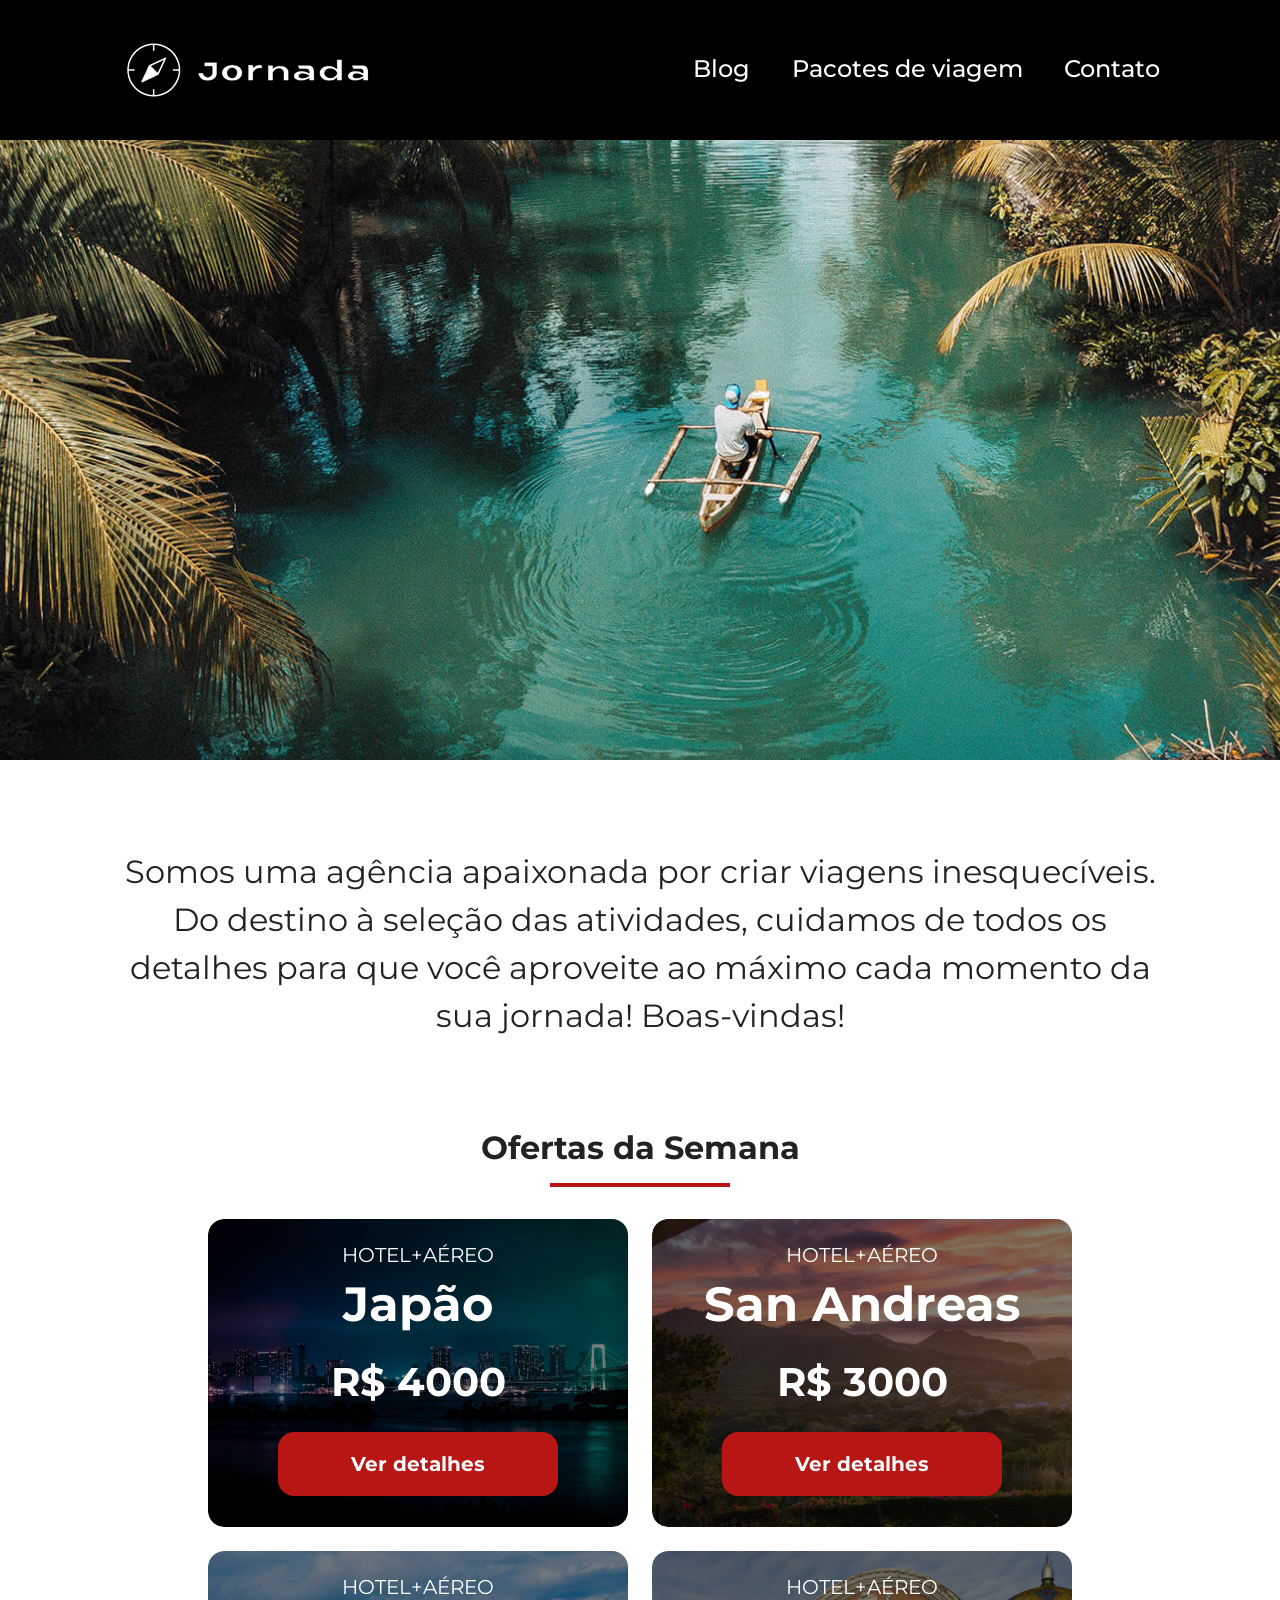
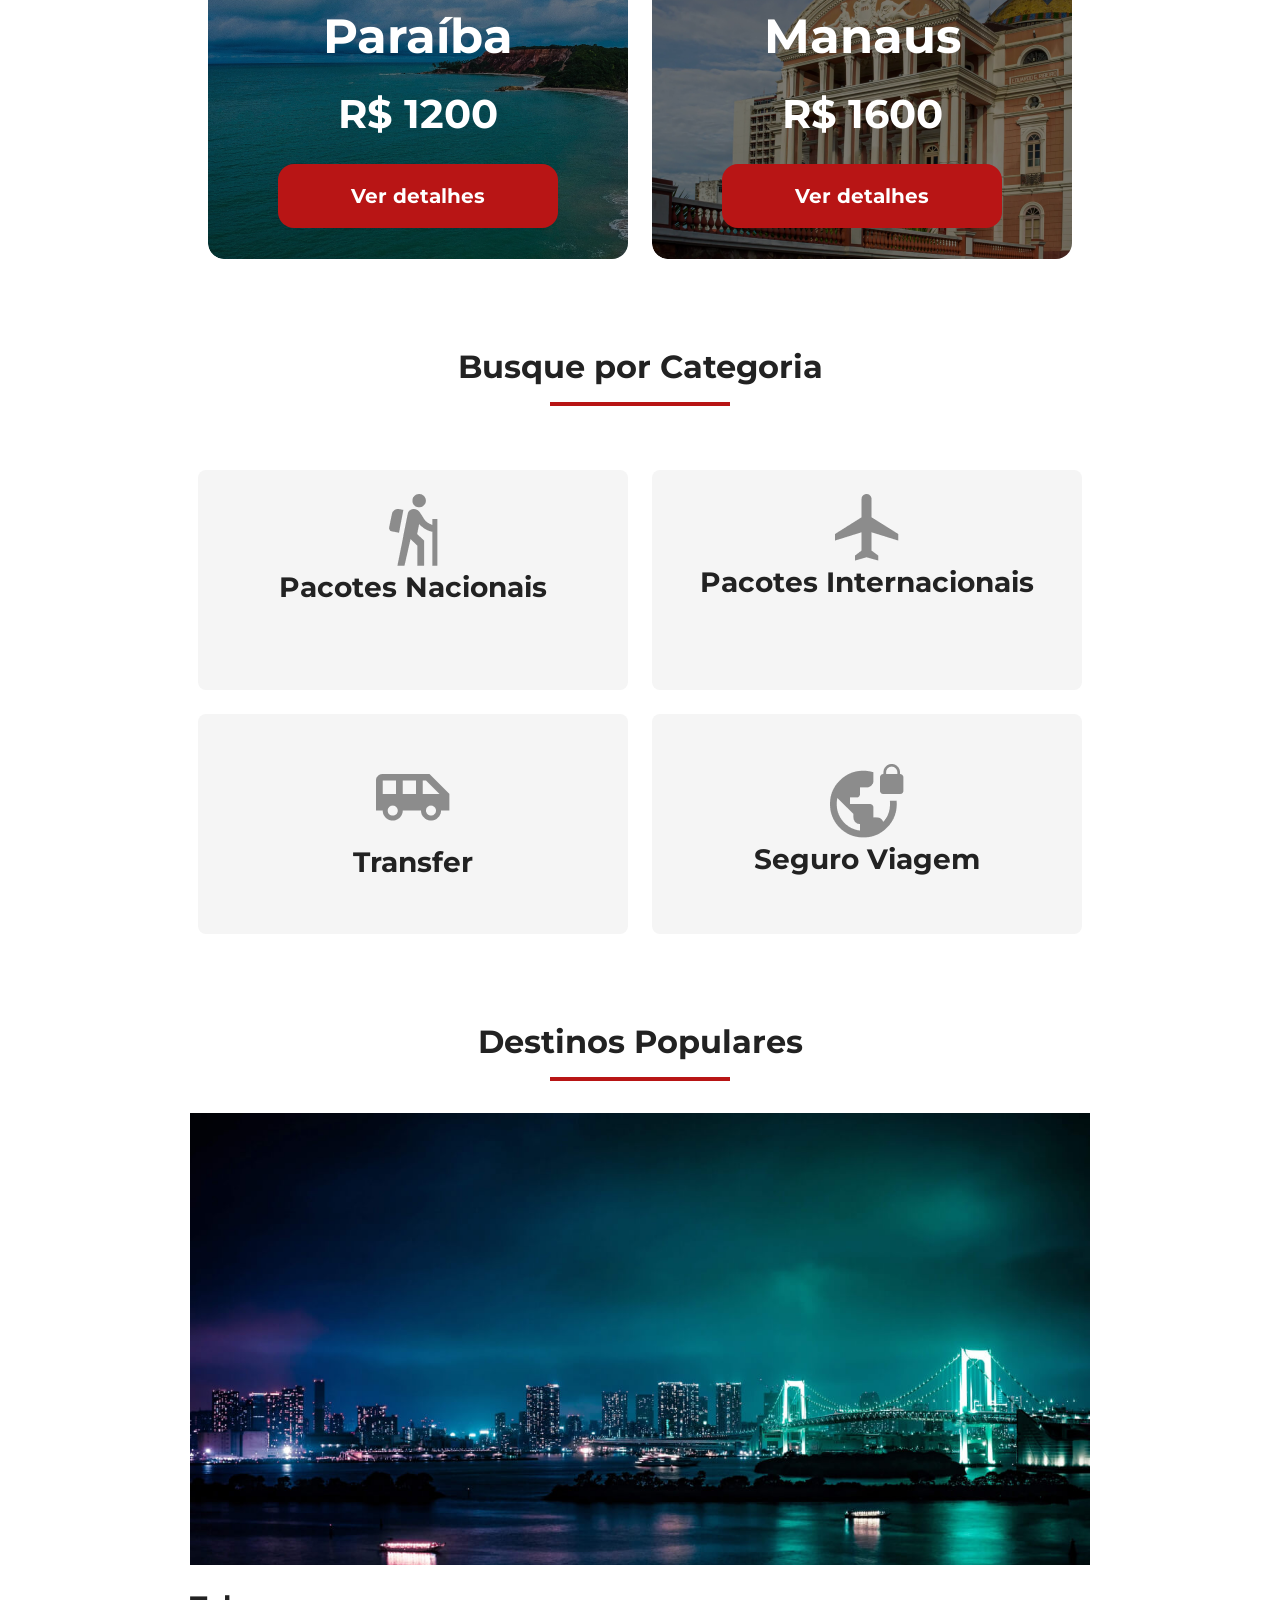
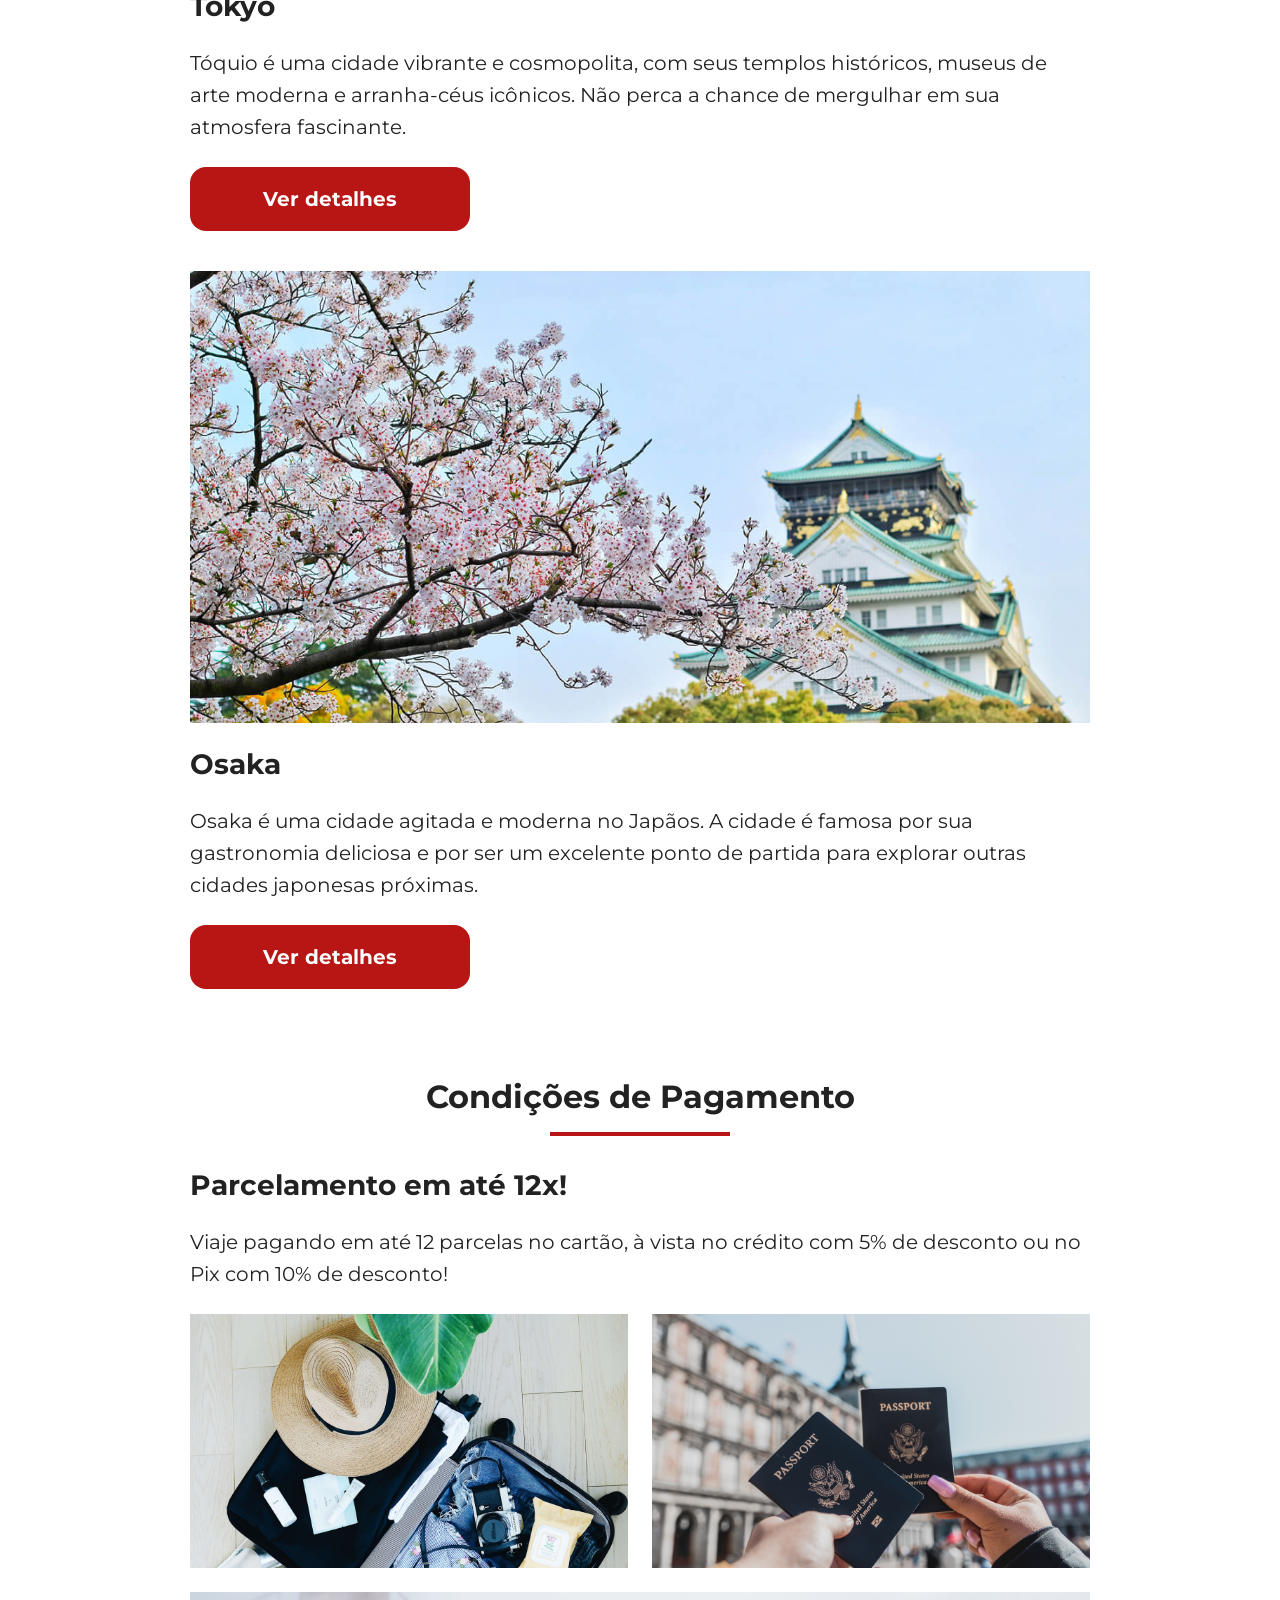
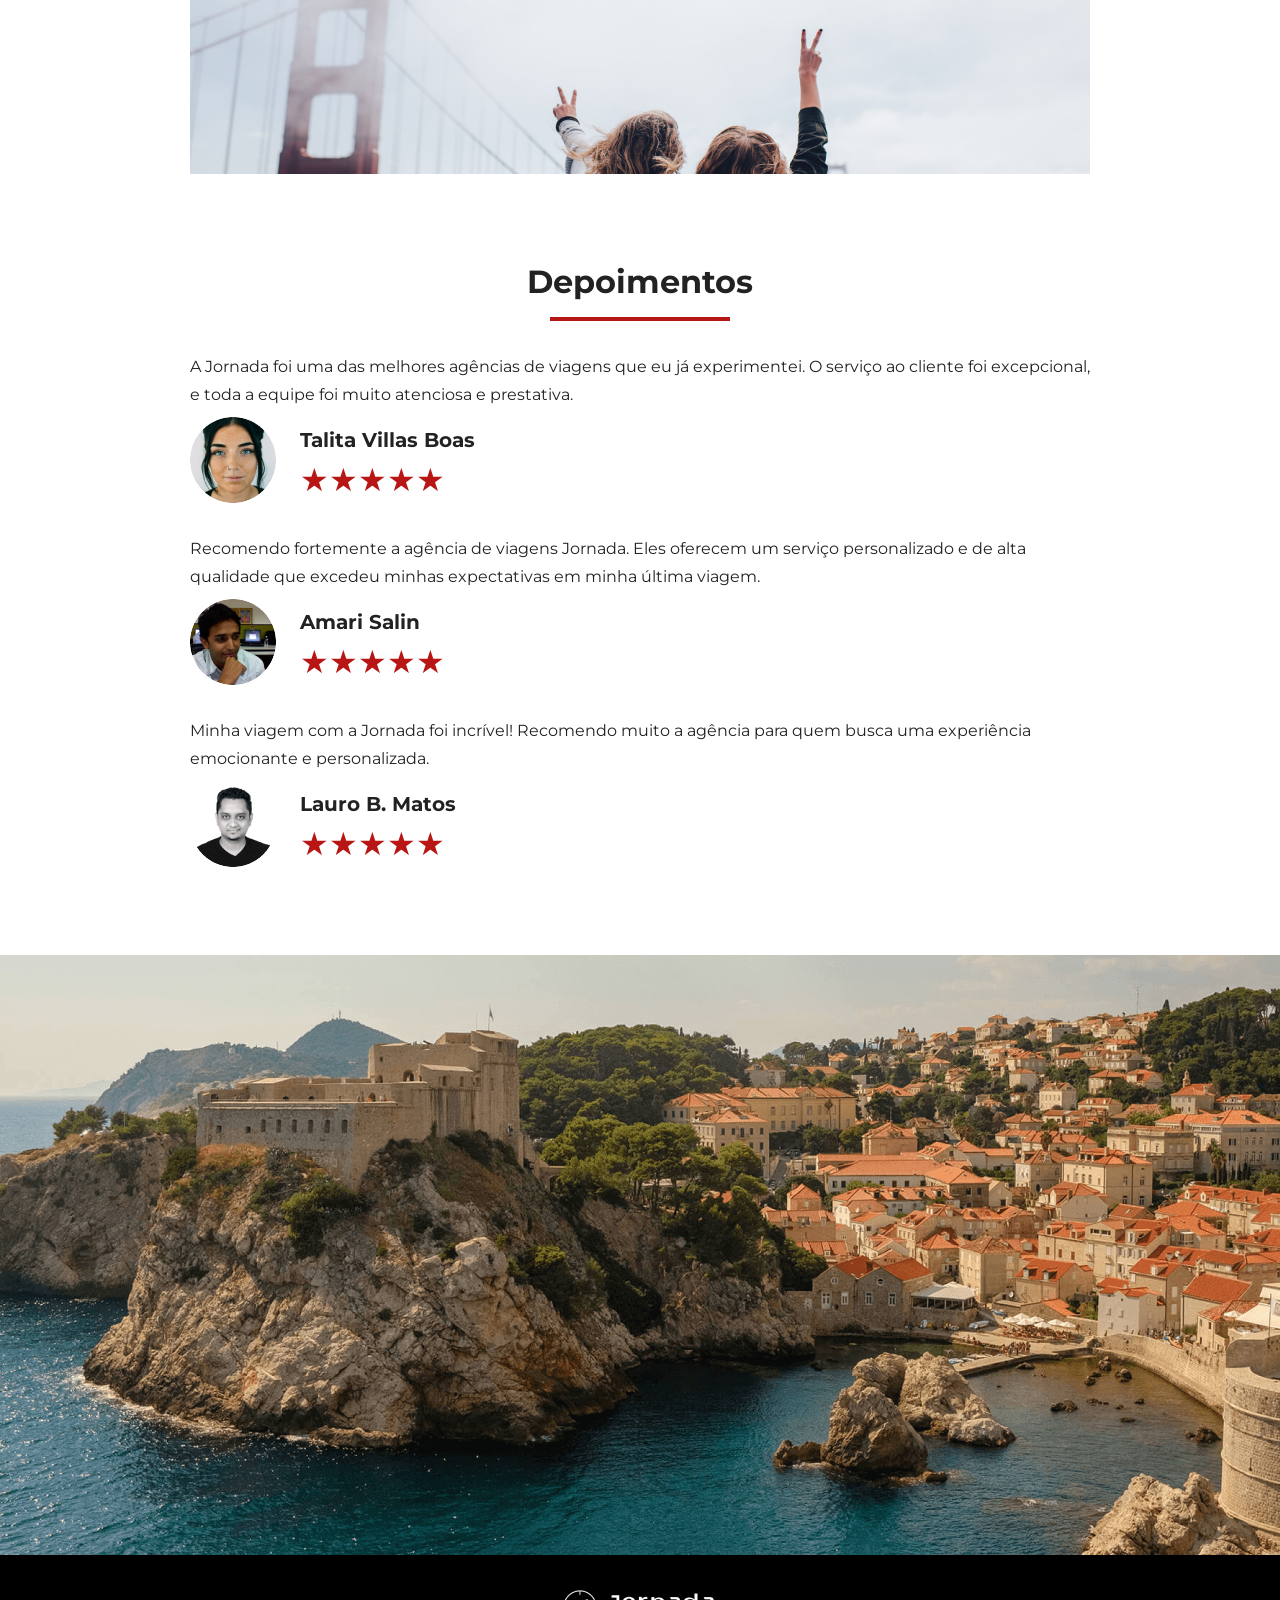
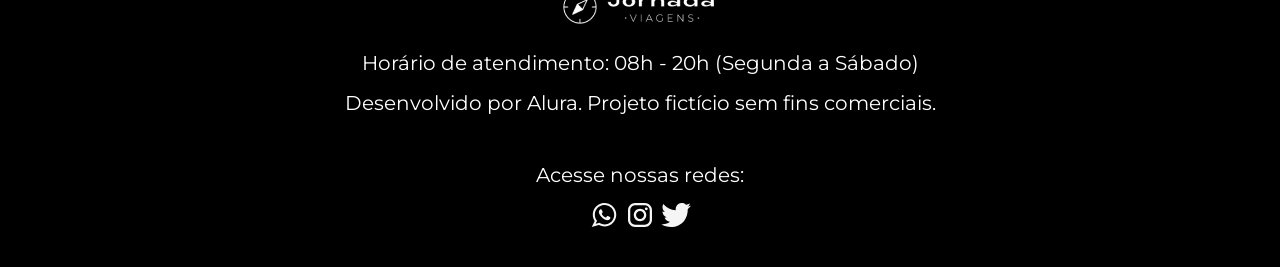
==== commit e8a9f782: "adiciona pagina de pacotes de viagens e estiliza o hero" ====
--- a/index.html
+++ b/index.html
@@ -3,6 +3,26 @@
   <head>
     <meta charset="UTF-8" />
     <meta name="viewport" content="width=device-width, initial-scale=1.0" />
+    <meta
+      name="description"
+      content="Jornada Viagens, uma agência apaixonada por criar viagens inesquecíveis"
+    />
+    <meta name="og:title" content="Jornada Viagens" />
+    <meta
+      name="og:description"
+      content="Jornada Viagens, uma agência apaixonada por criar viagens inesquecívei"
+    />
+    <meta
+      name="og:image"
+      content=" https://nicolastakara.github.io/jornada-viagens/img/logo-rodape-branco.png"
+    />
+    <meta name="og:type" content="website" />
+    <meta
+      name="og:url"
+      content=" https://nicolastakara.github.io/jornada-viagens"
+    />
+
+    <link rel="icon" href="favico.svg" type="xml/svg" />
     <link rel="stylesheet" href="css/style.css" />
     <title>Jornadas Viagens</title>
   </head>
@@ -32,7 +52,7 @@
             </li>
             <li>
               <a
-                href="pacotes.html"
+                href="pacotes-de-viagens.html"
                 target="_blank"
                 title="Acesssar pacotes de viagem"
                 >Pacotes de viagem</a
@@ -308,7 +328,7 @@
     <footer class="main-footer">
       <div class="footer-content">
         <img
-          src="img/logo-branco.png"
+          src="img/logo-rodape-branco.png"
           alt="Logo da Jornada Viagens"
           class="logo"
         />
@@ -319,7 +339,7 @@
         <p>Acesse nossas redes:</p>
         <a href="#" target="_blank" title="Entre em contato via Whatsapp"
           ><img
-            src="img/icone-whatsapp 1.svg"
+            src="img/icone-whatsapp.svg"
             alt="icone do whatsapp na cor branca"
         /></a>
         <a
